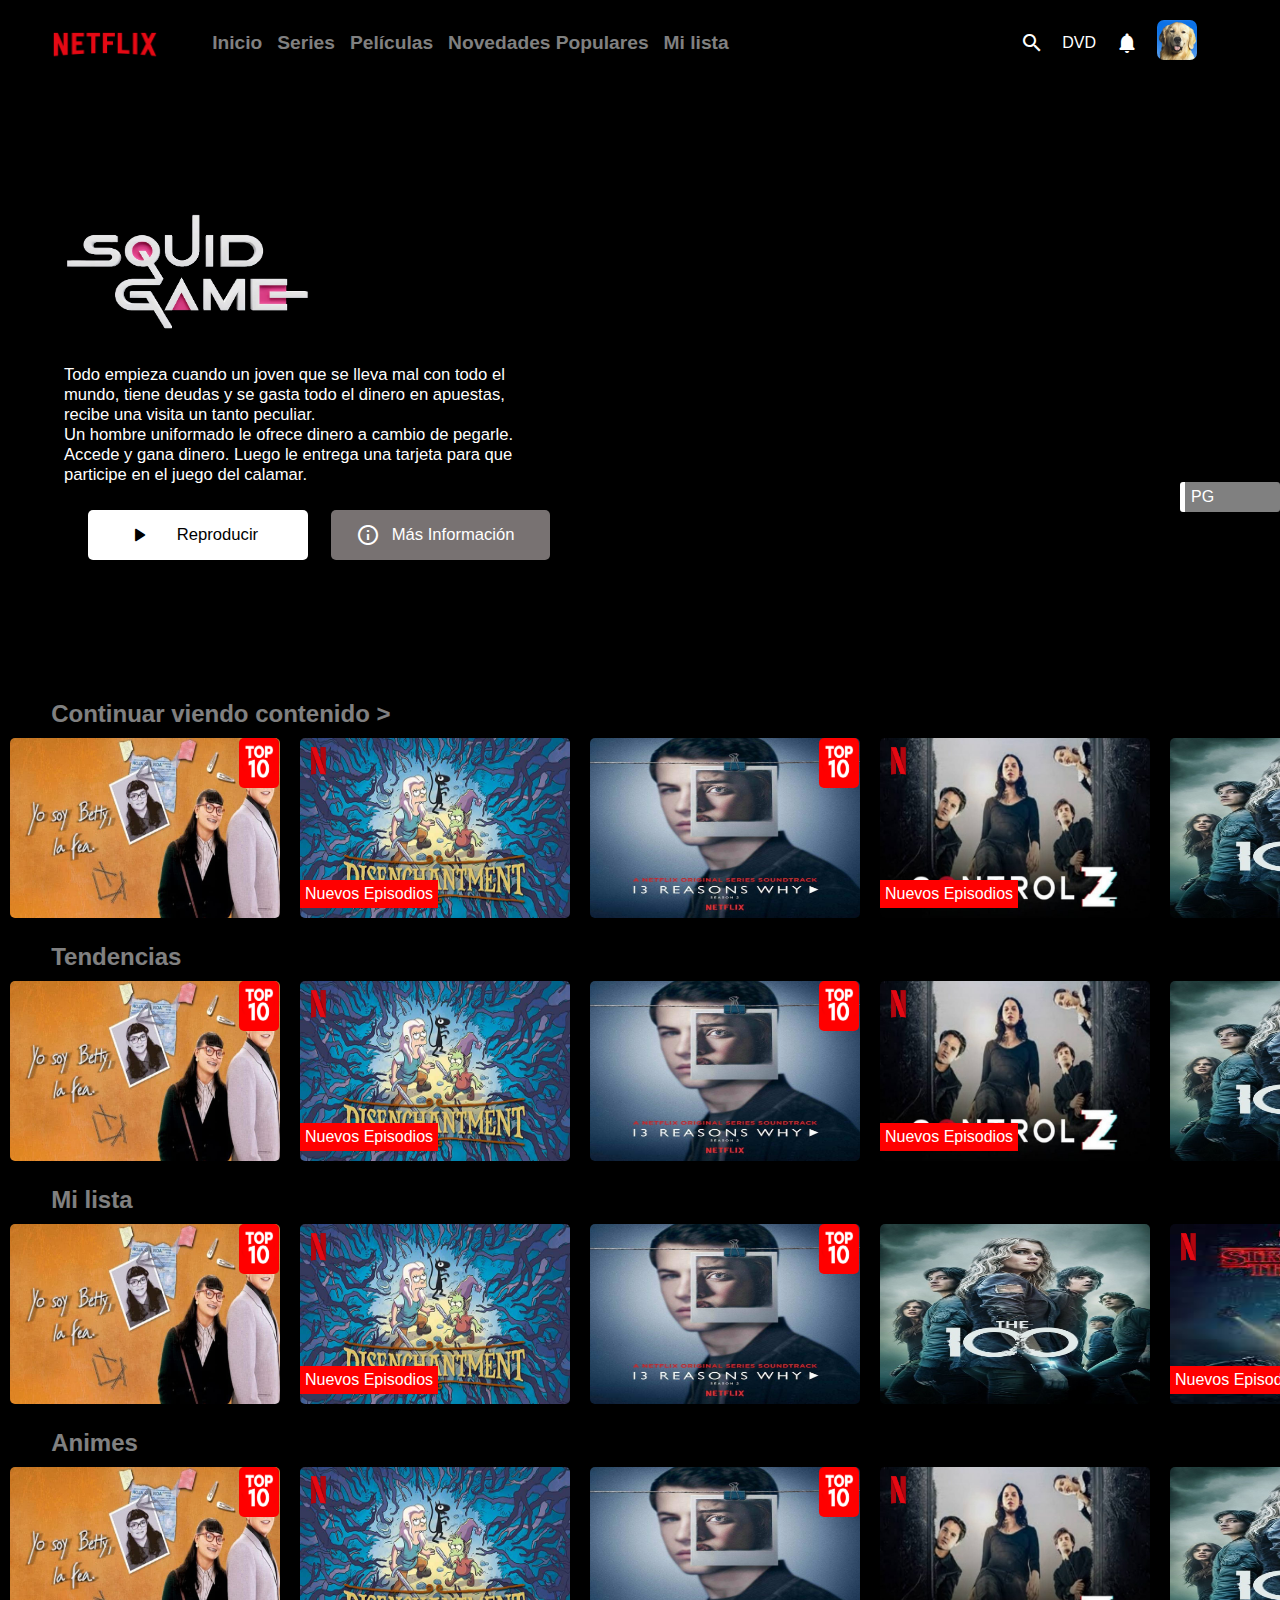
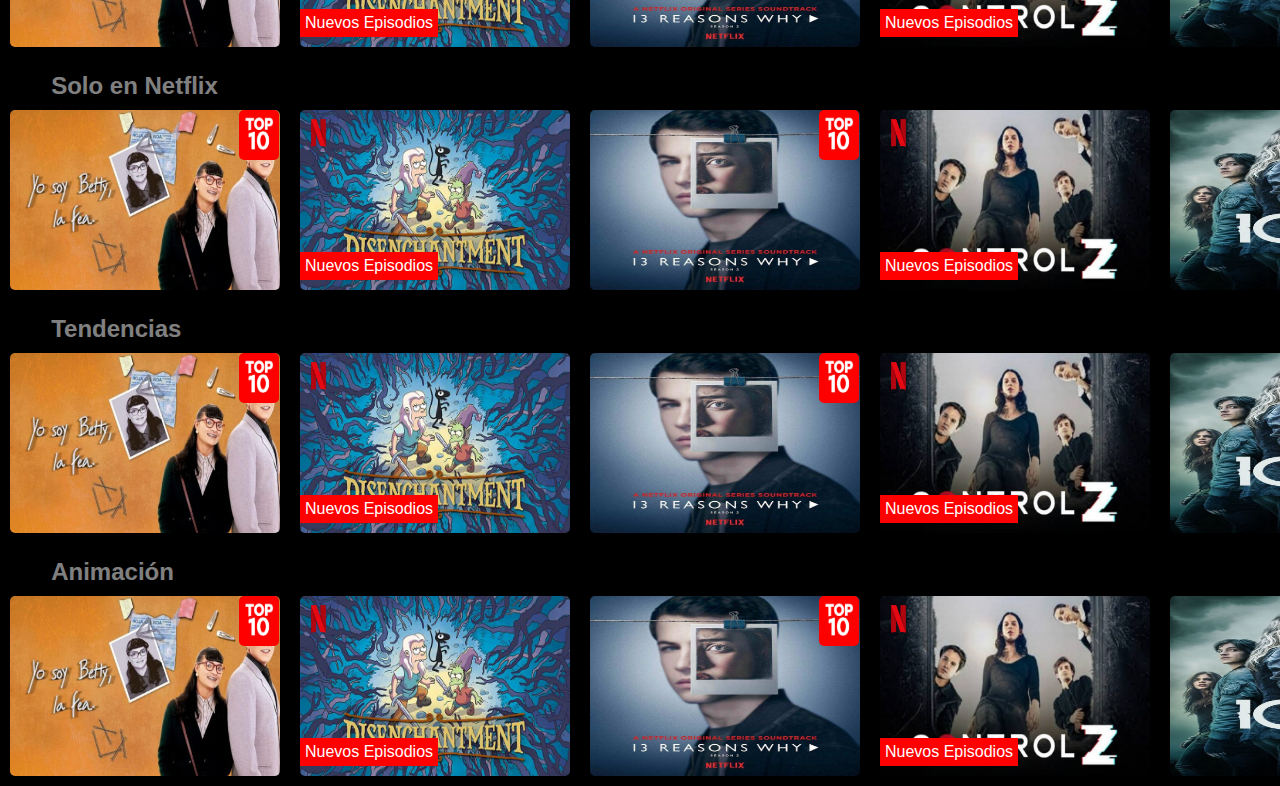
==== home.html @ 3e7c84c3 "Avances" ====
<!DOCTYPE html>
<html lang="es">
  <head>
    <meta charset="UTF-8" />
    <link rel="icon" href="./imagenes/logo.png" />
    <meta http-equiv="X-UA-Compatible" content="IE=edge" />
    <meta name="viewport" content="width=device-width, initial-scale=1.0" />
    <title>Página de Inicio - Netflix / Clone</title>
    <link
      rel="stylesheet"
      href="https://fonts.googleapis.com/css?family=Material+Icons+Outlined"
    />
    <link
      rel="stylesheet"
      href="https://fonts.googleapis.com/css?family=Material+Icons+Round"
    />
    <link
      href="https://fonts.googleapis.com/icon?family=Material+Icons"
      rel="stylesheet"
    />
    <link rel="stylesheet" href="./css/header.css" />
    <link rel="stylesheet" href="./css/series.css" />
    <link rel="stylesheet" href="./css/pelis.css" />
  </head>
  <body>
    <header>
      
          <img id="logo" src="./imagenes/netflix.png" alt="logo"/>
     
        
      <nav>
        <ul>
          <li><a href="./home.html">Inicio</a></li>
          <li><a href="https://netflix.com">Series</a></li>
          <li><a href="https://netflix.com">Películas</a></li>
          <li><a href="https://netflix.com">Novedades Populares</a></li>
          <li><a href="https://netflix.com">Mi lista</a></li>
        </ul>
      </nav>
      <div class="icon-search">
        <span class="material-icons-outlined"> search </span>
        <p>DVD</p>
        <span class="material-icons-round"> notifications </span>

        <div id="Perfil">
            <a href="index.html">
                <img src="./imagenes/dog-perfil.jpg" alt="Perfil 1" />
            </a>
          
        </div>
      </div>
    </header>

    <main>
      <article id="video-start">
        <video id="video" width="100%" height="100%" autoplay muted >
          <source
            width="100%"
            height="100%"
            src="./videos/EL JUEGO DEL CALAMAR TEMPORADA 2 TRAILER OFICIAL NETFLIX 2022.mp4"
            type="video/mp4"
          />
        </video>

        <div id="texto-title">
          <img src="./imagenes/calamar.png" alt="Titulo del calamar" /> <br />
          <p>
            Todo empieza cuando un joven que se lleva mal con todo el mundo,
            tiene deudas y se gasta todo el dinero en apuestas, recibe una
            visita un tanto peculiar. <br />
            Un hombre uniformado le ofrece dinero a cambio de pegarle. Accede y
            gana dinero. Luego le entrega una tarjeta para que participe en el
            juego del calamar.
          </p>

          <div id="botones-title">
            <div class="botones">
              <span id="play" class="material-icons-round"> play_arrow </span>
              <p id="repro">Reproducir</p>
            </div>
            <div class="botones">
              <span class="material-icons-outlined"> info </span>
              <p>Más Información</p>
            </div>
          </div>
        </div>
        <div id="pg">PG</div>
      </article>

      <section class="lista-pelis">
        <h2>Continuar viendo contenido > </h2>
        <div class="contenedor-pelis">
          <div class="card-pelis">
            <img id="top-10" src="./imagenes/top10.png" alt="top 10">
            <img 
              src="./series-img/betty-la-fea.jpg"
              alt="Betty la fea"
              class="imagen-portada"
            />
          </div>

          <div class="card-pelis">
              <img src="./imagenes/logo.png" alt="logo" id="logo-peli">
              <div id="new-episodio">Nuevos Episodios</div>
            <img
              src="./series-img/desencanto.jpg"
              alt="Betty la fea"
              class="imagen-portada"
            />
          </div>
          <div class="card-pelis">
            <img id="top-10" src="./imagenes/top10.png" alt="top 10">
            <img
              src="./series-img/13_reasons_why_season.jpg"
              alt="13 Reason why"
              class="imagen-portada"
            />
          </div>
          <div class="card-pelis">
            <img src="./imagenes/logo.png" alt="logo" id="logo-peli">
            <div id="new-episodio">Nuevos Episodios</div>
            <img
              src="./series-img/control z.jpg"
              alt="Betty la fea"
              class="imagen-portada"
            />
          </div>
          <div class="card-pelis">
            <img
              src="./series-img/los 100.jpg"
              alt="Betty la fea"
              class="imagen-portada"
            />
          </div>
          <div class="card-pelis">
            <img src="./imagenes/logo.png" alt="logo" id="logo-peli">
            <div id="new-episodio">Nuevos Episodios</div>
            <img
              src="./series-img/strangerthings.jfif"
              alt="Betty la fea"
              class="imagen-portada"
            />
          </div>
          <div class="card-pelis">
            <img id="top-10" src="./imagenes/top10.png" alt="top 10">
            <img
              src="./series-img/vikingos.jfif"
              alt="Betty la fea"
              class="imagen-portada"
            />
          </div>
        </div>
      </section>

      <section class="lista-pelis-2">
        <h2>Tendencias</h2>
        <div class="contenedor-pelis">
          <div class="card-pelis">
            <img id="top-10" src="./imagenes/top10.png" alt="top 10">
            <img 
              src="./series-img/betty-la-fea.jpg"
              alt="Betty la fea"
              class="imagen-portada"
            />
          </div>

          <div class="card-pelis">
              <img src="./imagenes/logo.png" alt="logo" id="logo-peli">
              <div id="new-episodio">Nuevos Episodios</div>
            <img
              src="./series-img/desencanto.jpg"
              alt="Betty la fea"
              class="imagen-portada"
            />
          </div>
          <div class="card-pelis">
            <img id="top-10" src="./imagenes/top10.png" alt="top 10">
            <img
              src="./series-img/13_reasons_why_season.jpg"
              alt="13 Reason why"
              class="imagen-portada"
            />
          </div>
          <div class="card-pelis">
            <img src="./imagenes/logo.png" alt="logo" id="logo-peli">
            <div id="new-episodio">Nuevos Episodios</div>
            <img
              src="./series-img/control z.jpg"
              alt="Betty la fea"
              class="imagen-portada"
            />
          </div>
          <div class="card-pelis">
            <img
              src="./series-img/los 100.jpg"
              alt="Betty la fea"
              class="imagen-portada"
            />
          </div>
          <div class="card-pelis">
            <img src="./imagenes/logo.png" alt="logo" id="logo-peli">
            <div id="new-episodio">Nuevos Episodios</div>
            <img
              src="./series-img/strangerthings.jfif"
              alt="Betty la fea"
              class="imagen-portada"
            />
          </div>
          <div class="card-pelis">
            <img id="top-10" src="./imagenes/top10.png" alt="top 10">
            <img
              src="./series-img/vikingos.jfif"
              alt="Betty la fea"
              class="imagen-portada"
            />
          </div>
        </div>
      </section>

      
      <section class="lista-pelis-2">
        <h2>Mi lista </h2>
        <div class="contenedor-pelis">
          <div class="card-pelis">
            <img id="top-10" src="./imagenes/top10.png" alt="top 10">
            <img 
              src="./series-img/betty-la-fea.jpg"
              alt="Betty la fea"
              class="imagen-portada"
            />
          </div>

          <div class="card-pelis">
              <img src="./imagenes/logo.png" alt="logo" id="logo-peli">
              <div id="new-episodio">Nuevos Episodios</div>
            <img
              src="./series-img/desencanto.jpg"
              alt="Betty la fea"
              class="imagen-portada"
            />
          </div>
          <div class="card-pelis">
            <img id="top-10" src="./imagenes/top10.png" alt="top 10">
            <img
              src="./series-img/13_reasons_why_season.jpg"
              alt="13 Reason why"
              class="imagen-portada"
            />
          </div>
         
          <div class="card-pelis">
            <img
              src="./series-img/los 100.jpg"
              alt="Betty la fea"
              class="imagen-portada"
            />
          </div>
          <div class="card-pelis">
            <img src="./imagenes/logo.png" alt="logo" id="logo-peli">
            <div id="new-episodio">Nuevos Episodios</div>
            <img
              src="./series-img/strangerthings.jfif"
              alt="Betty la fea"
              class="imagen-portada"
            />
          </div>
          <div class="card-pelis">
            <img id="top-10" src="./imagenes/top10.png" alt="top 10">
            <img
              src="./series-img/vikingos.jfif"
              alt="Betty la fea"
              class="imagen-portada"
            />
          </div>
        </div>
      </section>
      
      <section class="lista-pelis-2">
        <h2>Animes </h2>
        <div class="contenedor-pelis">
          <div class="card-pelis">
            <img id="top-10" src="./imagenes/top10.png" alt="top 10">
            <img 
              src="./series-img/betty-la-fea.jpg"
              alt="Betty la fea"
              class="imagen-portada"
            />
          </div>

          <div class="card-pelis">
              <img src="./imagenes/logo.png" alt="logo" id="logo-peli">
              <div id="new-episodio">Nuevos Episodios</div>
            <img
              src="./series-img/desencanto.jpg"
              alt="Betty la fea"
              class="imagen-portada"
            />
          </div>
          <div class="card-pelis">
            <img id="top-10" src="./imagenes/top10.png" alt="top 10">
            <img
              src="./series-img/13_reasons_why_season.jpg"
              alt="13 Reason why"
              class="imagen-portada"
            />
          </div>
          <div class="card-pelis">
            <img src="./imagenes/logo.png" alt="logo" id="logo-peli">
            <div id="new-episodio">Nuevos Episodios</div>
            <img
              src="./series-img/control z.jpg"
              alt="Betty la fea"
              class="imagen-portada"
            />
          </div>
          <div class="card-pelis">
            <img
              src="./series-img/los 100.jpg"
              alt="Betty la fea"
              class="imagen-portada"
            />
          </div>
          <div class="card-pelis">
            <img src="./imagenes/logo.png" alt="logo" id="logo-peli">
            <div id="new-episodio">Nuevos Episodios</div>
            <img
              src="./series-img/strangerthings.jfif"
              alt="Betty la fea"
              class="imagen-portada"
            />
          </div>
          <div class="card-pelis">
            <img id="top-10" src="./imagenes/top10.png" alt="top 10">
            <img
              src="./series-img/vikingos.jfif"
              alt="Betty la fea"
              class="imagen-portada"
            />
          </div>
        </div>
      </section>
      
      <section class="lista-pelis-2">
        <h2>Solo en Netflix </h2>
        <div class="contenedor-pelis">
          <div class="card-pelis">
            <img id="top-10" src="./imagenes/top10.png" alt="top 10">
            <img 
              src="./series-img/betty-la-fea.jpg"
              alt="Betty la fea"
              class="imagen-portada"
            />
          </div>

          <div class="card-pelis">
              <img src="./imagenes/logo.png" alt="logo" id="logo-peli">
              <div id="new-episodio">Nuevos Episodios</div>
            <img
              src="./series-img/desencanto.jpg"
              alt="Betty la fea"
              class="imagen-portada"
            />
          </div>
          <div class="card-pelis">
            <img id="top-10" src="./imagenes/top10.png" alt="top 10">
            <img
              src="./series-img/13_reasons_why_season.jpg"
              alt="13 Reason why"
              class="imagen-portada"
            />
          </div>
          <div class="card-pelis">
            <img src="./imagenes/logo.png" alt="logo" id="logo-peli">
            <div id="new-episodio">Nuevos Episodios</div>
            <img
              src="./series-img/control z.jpg"
              alt="Betty la fea"
              class="imagen-portada"
            />
          </div>
          <div class="card-pelis">
            <img
              src="./series-img/los 100.jpg"
              alt="Betty la fea"
              class="imagen-portada"
            />
          </div>
          <div class="card-pelis">
            <img src="./imagenes/logo.png" alt="logo" id="logo-peli">
            <div id="new-episodio">Nuevos Episodios</div>
            <img
              src="./series-img/strangerthings.jfif"
              alt="Betty la fea"
              class="imagen-portada"
            />
          </div>
          <div class="card-pelis">
            <img id="top-10" src="./imagenes/top10.png" alt="top 10">
            <img
              src="./series-img/vikingos.jfif"
              alt="Betty la fea"
              class="imagen-portada"
            />
          </div>
        </div>
      </section>
      
      <section class="lista-pelis-2">
        <h2>Tendencias </h2>
        <div class="contenedor-pelis">
          <div class="card-pelis">
            <img id="top-10" src="./imagenes/top10.png" alt="top 10">
            <img 
              src="./series-img/betty-la-fea.jpg"
              alt="Betty la fea"
              class="imagen-portada"
            />
          </div>

          <div class="card-pelis">
              <img src="./imagenes/logo.png" alt="logo" id="logo-peli">
              <div id="new-episodio">Nuevos Episodios</div>
            <img
              src="./series-img/desencanto.jpg"
              alt="Betty la fea"
              class="imagen-portada"
            />
          </div>
          <div class="card-pelis">
            <img id="top-10" src="./imagenes/top10.png" alt="top 10">
            <img
              src="./series-img/13_reasons_why_season.jpg"
              alt="13 Reason why"
              class="imagen-portada"
            />
          </div>
          <div class="card-pelis">
            <img src="./imagenes/logo.png" alt="logo" id="logo-peli">
            <div id="new-episodio">Nuevos Episodios</div>
            <img
              src="./series-img/control z.jpg"
              alt="Betty la fea"
              class="imagen-portada"
            />
          </div>
          <div class="card-pelis">
            <img
              src="./series-img/los 100.jpg"
              alt="Betty la fea"
              class="imagen-portada"
            />
          </div>
          <div class="card-pelis">
            <img src="./imagenes/logo.png" alt="logo" id="logo-peli">
            <div id="new-episodio">Nuevos Episodios</div>
            <img
              src="./series-img/strangerthings.jfif"
              alt="Betty la fea"
              class="imagen-portada"
            />
          </div>
          <div class="card-pelis">
            <img id="top-10" src="./imagenes/top10.png" alt="top 10">
            <img
              src="./series-img/vikingos.jfif"
              alt="Betty la fea"
              class="imagen-portada"
            />
          </div>
        </div>
      </section>
      
      <section class="lista-pelis-2">
        <h2>Animación </h2>
        <div class="contenedor-pelis">
          <div class="card-pelis">
            <img id="top-10" src="./imagenes/top10.png" alt="top 10">
            <img 
              src="./series-img/betty-la-fea.jpg"
              alt="Betty la fea"
              class="imagen-portada"
            />
          </div>

          <div class="card-pelis">
              <img src="./imagenes/logo.png" alt="logo" id="logo-peli">
              <div id="new-episodio">Nuevos Episodios</div>
            <img
              src="./series-img/desencanto.jpg"
              alt="Betty la fea"
              class="imagen-portada"
            />
          </div>
          <div class="card-pelis">
            <img id="top-10" src="./imagenes/top10.png" alt="top 10">
            <img
              src="./series-img/13_reasons_why_season.jpg"
              alt="13 Reason why"
              class="imagen-portada"
            />
          </div>
          <div class="card-pelis">
            <img src="./imagenes/logo.png" alt="logo" id="logo-peli">
            <div id="new-episodio">Nuevos Episodios</div>
            <img
              src="./series-img/control z.jpg"
              alt="Betty la fea"
              class="imagen-portada"
            />
          </div>
          <div class="card-pelis">
            <img
              src="./series-img/los 100.jpg"
              alt="Betty la fea"
              class="imagen-portada"
            />
          </div>
          <div class="card-pelis">
            <img src="./imagenes/logo.png" alt="logo" id="logo-peli">
            <div id="new-episodio">Nuevos Episodios</div>
            <img
              src="./series-img/strangerthings.jfif"
              alt="Betty la fea"
              class="imagen-portada"
            />
          </div>
          <div class="card-pelis">
            <img id="top-10" src="./imagenes/top10.png" alt="top 10">
            <img
              src="./series-img/vikingos.jfif"
              alt="Betty la fea"
              class="imagen-portada"
            />
          </div>
        </div>
      </section>
    </main>

    <footer></footer>
  </body>
</html>
---- css/header.css ----
* {
    margin: 0%;
    padding: 0%;
    box-sizing: border-box;
    font-family: 'Netflix Sans', 'Helvetica Neue', Helvetica, Arial, sans-serif;
    color: white;
}

body {
    background-color: rgb(0, 0, 0);
}

header {
    width: 100%;
    height: fit-content;
    padding: 10px;
    display: flex;
    justify-content: space-between;
    align-items: center;
    background-color: rgb(0, 0, 0);
    position: fixed;
    z-index: 100;
}

#logo {
    margin-left: 2.5%;
    width: 200px;
    height: 60px;
}

nav {
    width: 100%;
    margin-left: 3.5%;
}

nav ul {
    display: flex;
    justify-content: flex-start;
}

nav ul li {
    list-style: none;
    font-weight: bold;
    margin-right: 15px
}
a{
    color: grey;
    text-decoration: none;
    font-size: 1.2rem;
}
a:hover{
    opacity: 0.8;
}
a:visited{
    color:rgb(255, 255, 255);
}


.icon-search {
    width: 300px;
    height: fit-content;
    display: flex;
    align-items: center;
    justify-content: space-between;
    padding: 10px;
    margin-right: 5%;
}
.icon-search p, .icon-search span{
    cursor:pointer;
}
#Perfil img {
    cursor: pointer;
    width: 40px;
    height: 40px;
    border-radius: 7px;
    margin-right: 20%;
}
---- css/series.css ----
#video-start{
    padding-top: 80px;
    width: 100%;
    height: 600px;
    position: static;
}
#video{
    margin: auto;
    width: 100%;
    height: 600px;
    background-color: black;
    position: absolute;
}
#pg{
    width: 100px;
    height: 30px;
    background-color: gray;
    border-radius: 3px;
    position: relative;
    top: 10%;
    z-index: 5;
    color: rgb(255, 255, 255);
    text-align: left;
    border-left: solid 5px white;
    padding: 6px;
    float: right;
    
}
#texto-title{
    color: #fff;
    font-weight: 400;
    line-height: normal;
    width: 40%;
    position: relative;
    top: 25%;
    left: 3%;
    z-index: 5;
}
#texto-title img{
    width: 250px;
    height: 125px;
    margin-left: 5%;
}
#texto-title p{
    font-size: 1.3vw;
    margin: 5%;
}
#botones-title{
    display: flex;
    width: 100%;
    height: fit-content;
    justify-content: flex-start;
    padding-left: 50px;
}
.botones{
    align-items: center;
    width: 230px;
    height: 50px;
    border-radius: 5px;
    background-color: rgba(122, 116, 116, 0.986);
    display: flex;
    justify-content: space-evenly;
    cursor: pointer;
}
.botones:hover{
    opacity: 0.8;
}
.botones span{
    width: 0%;
    height: fit-content;
}
.botones:first-child{
    background-color: white;
    margin-right: 5%;
}
#repro, #play{
    color: black;

}
---- css/pelis.css ----
.lista-pelis{
    width: 100%;
    height: fit-content;
    padding-top: 100px;
    background-color: transparent;
}
.lista-pelis h2{
    margin-left: 4%;
    color: white;
    opacity: 0.5;
    cursor: pointer;
}
.lista-pelis h2:hover{
    opacity: 1;
}
.lista-pelis-2{
    width: 100%;
    height: fit-content;
    padding-top: 15px;
    background-color: transparent;
}
.lista-pelis-2 h2{
    margin-left: 4%;
    color: white;
    opacity: 0.5;
    cursor: pointer;
}
.lista-pelis-2 h2:hover{
    opacity: 1;
}
.contenedor-pelis{
    display: flex;
    justify-content: space-between;
    overflow-x: scroll;
}
.card-pelis{
    width: 270px;
    height: 180px;
    margin: 10px;
    border-radius: 5px;
    position: relative;
    
}
.card-pelis img{
    width: 270px;
    height: 180px;
    border-radius: 5px;
    background-size: cover;
    background-repeat: no-repeat;
}
#top-10{
    position: absolute;
    width: 40px;
    height: 50px;
    right: 1px;
    z-index: 3;
}
#logo-peli{
    margin-top: 8px;
    margin-left: 8px;
    position: absolute;
    width: 20px;
    height: 30px;
    z-index: 3;
}
#new-episodio{
    margin-top: 8px;
    position: absolute;
    width: 10%x;
    height: fit-content;
    padding: 5px;
    bottom: 10px;
    background-color: red;
    z-index: 3;
}
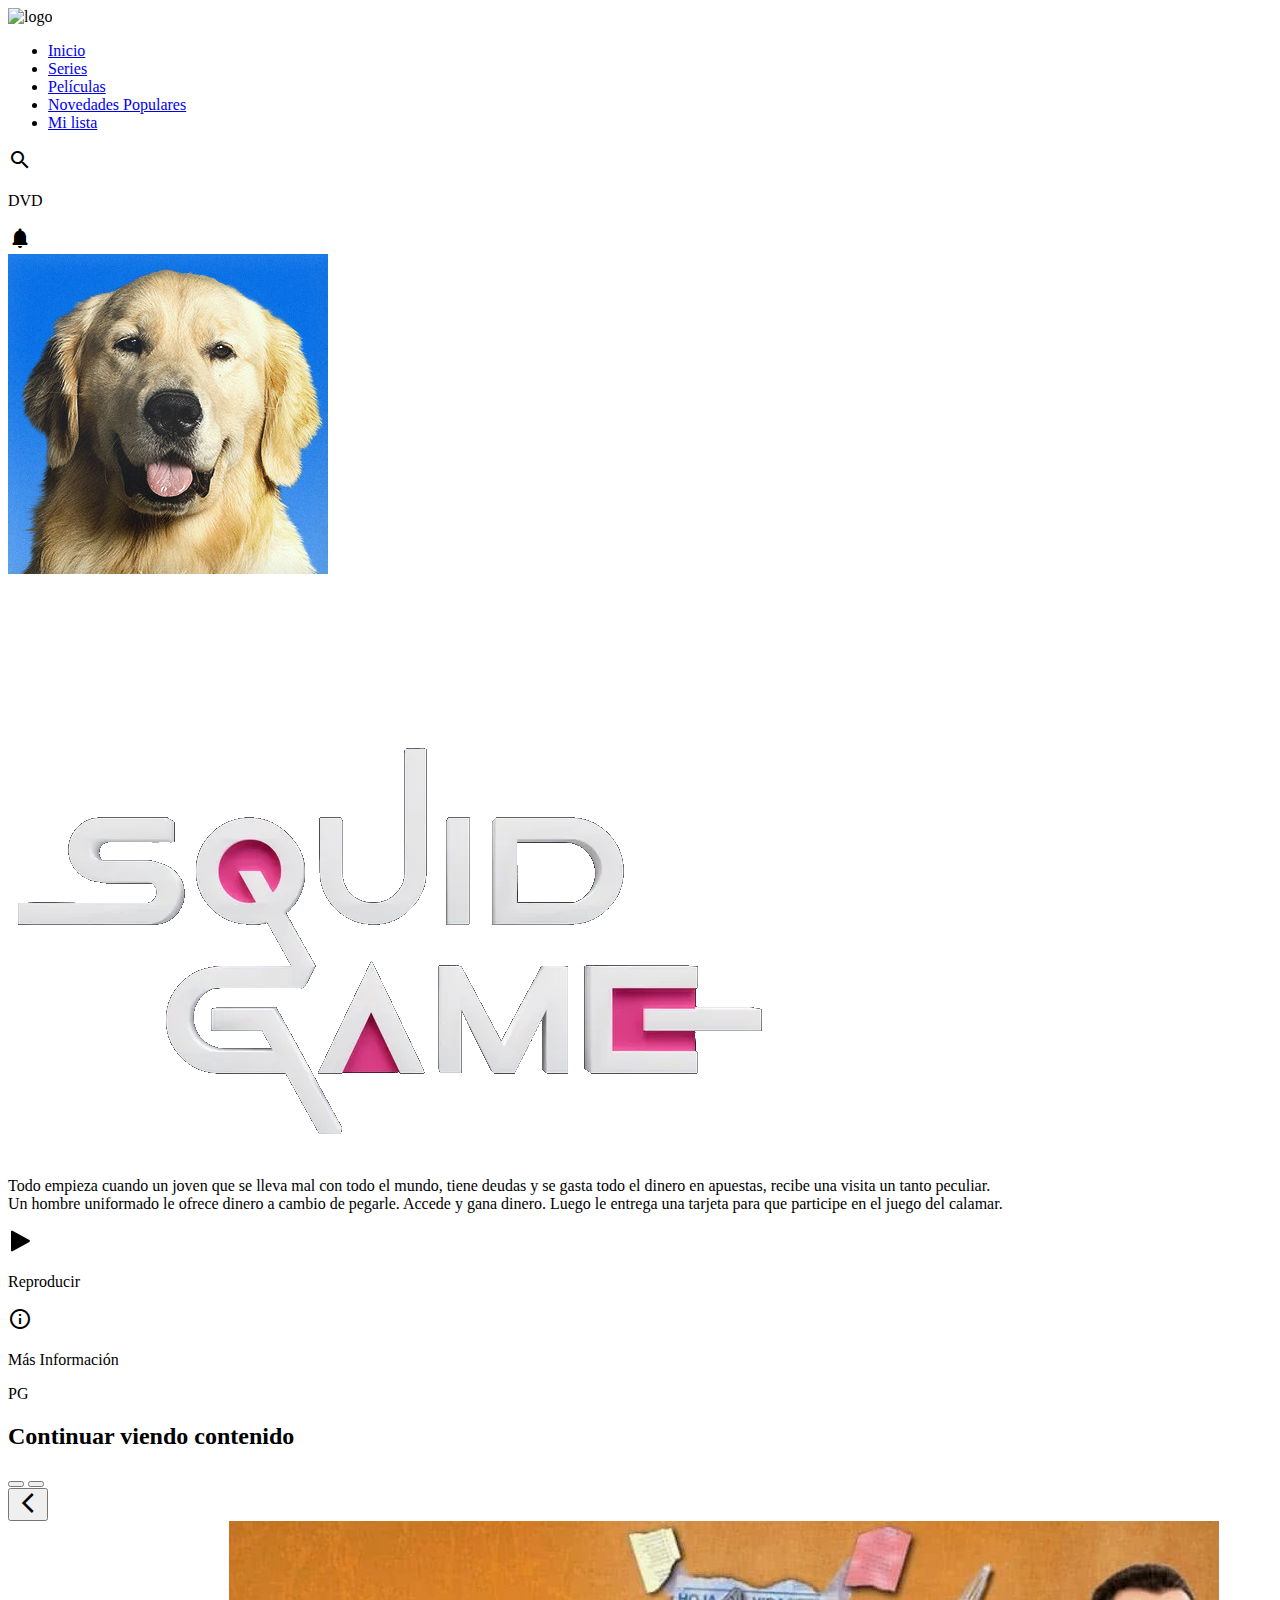
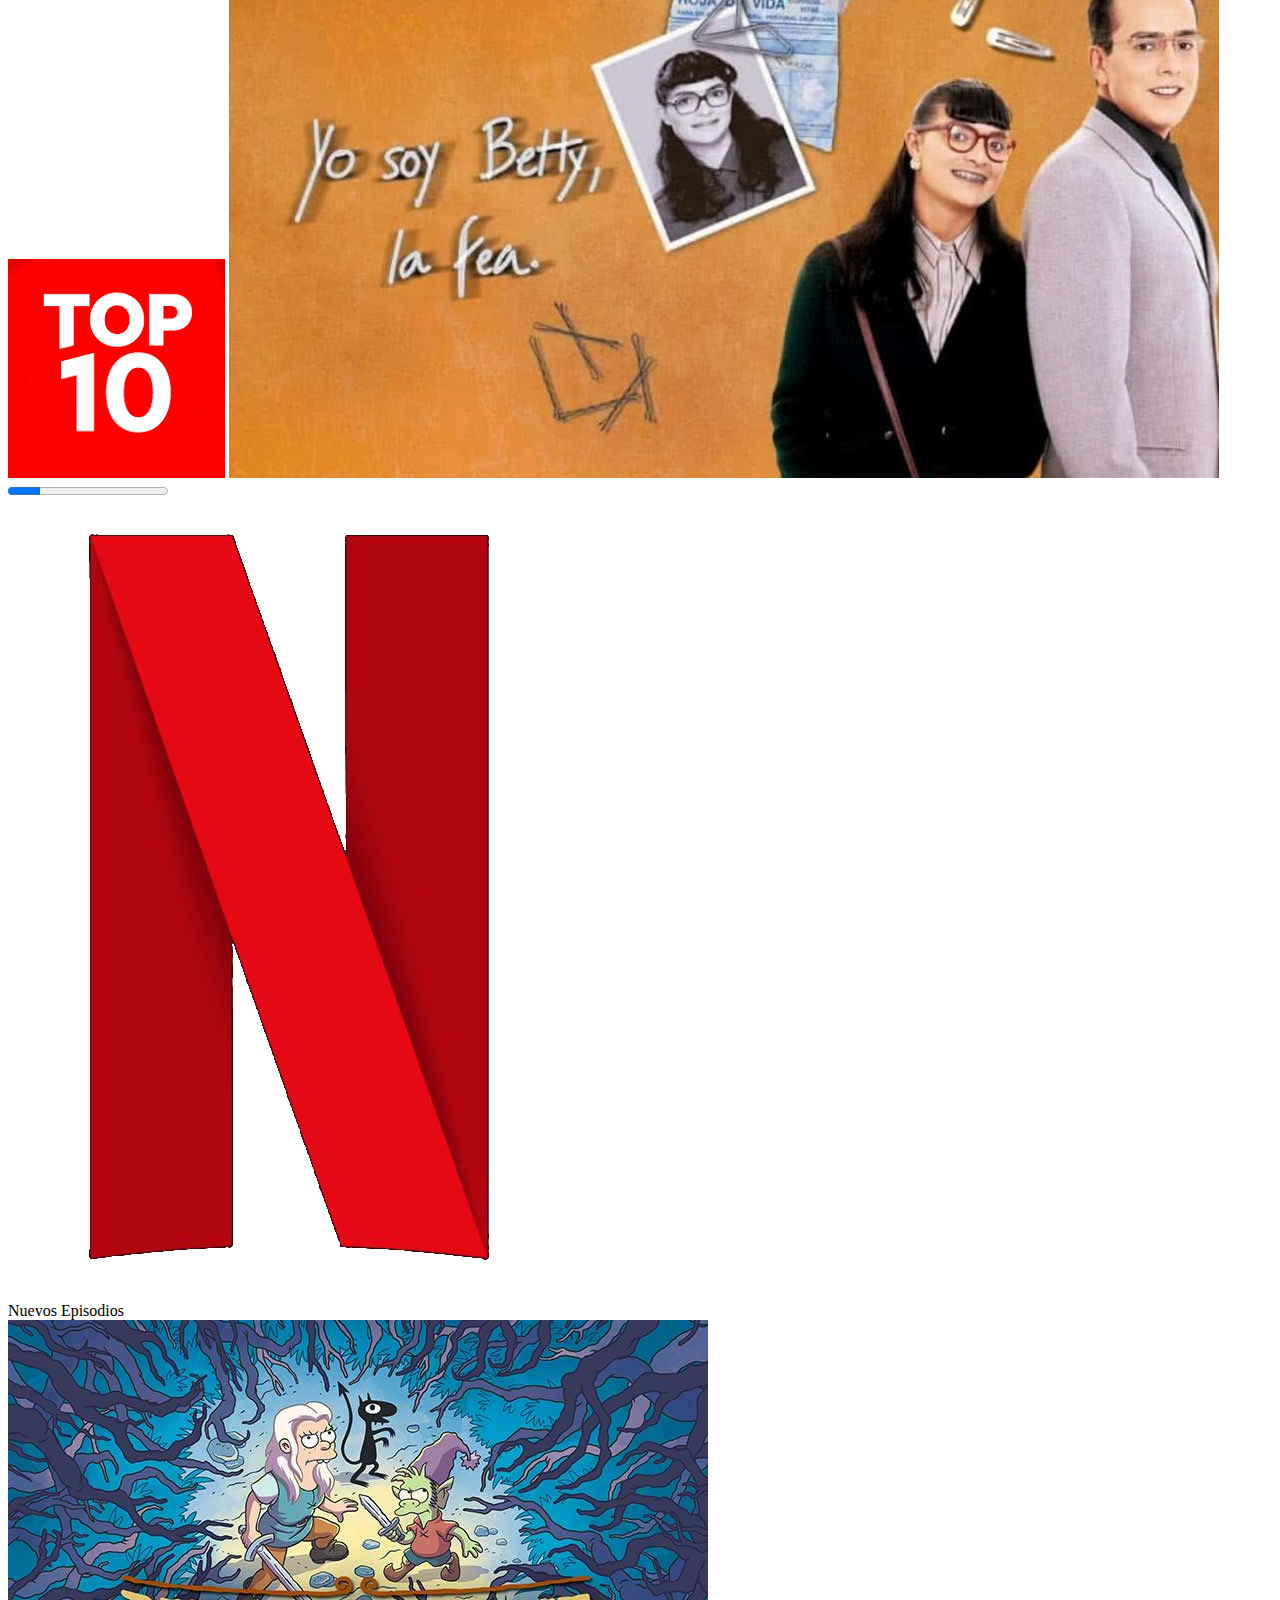
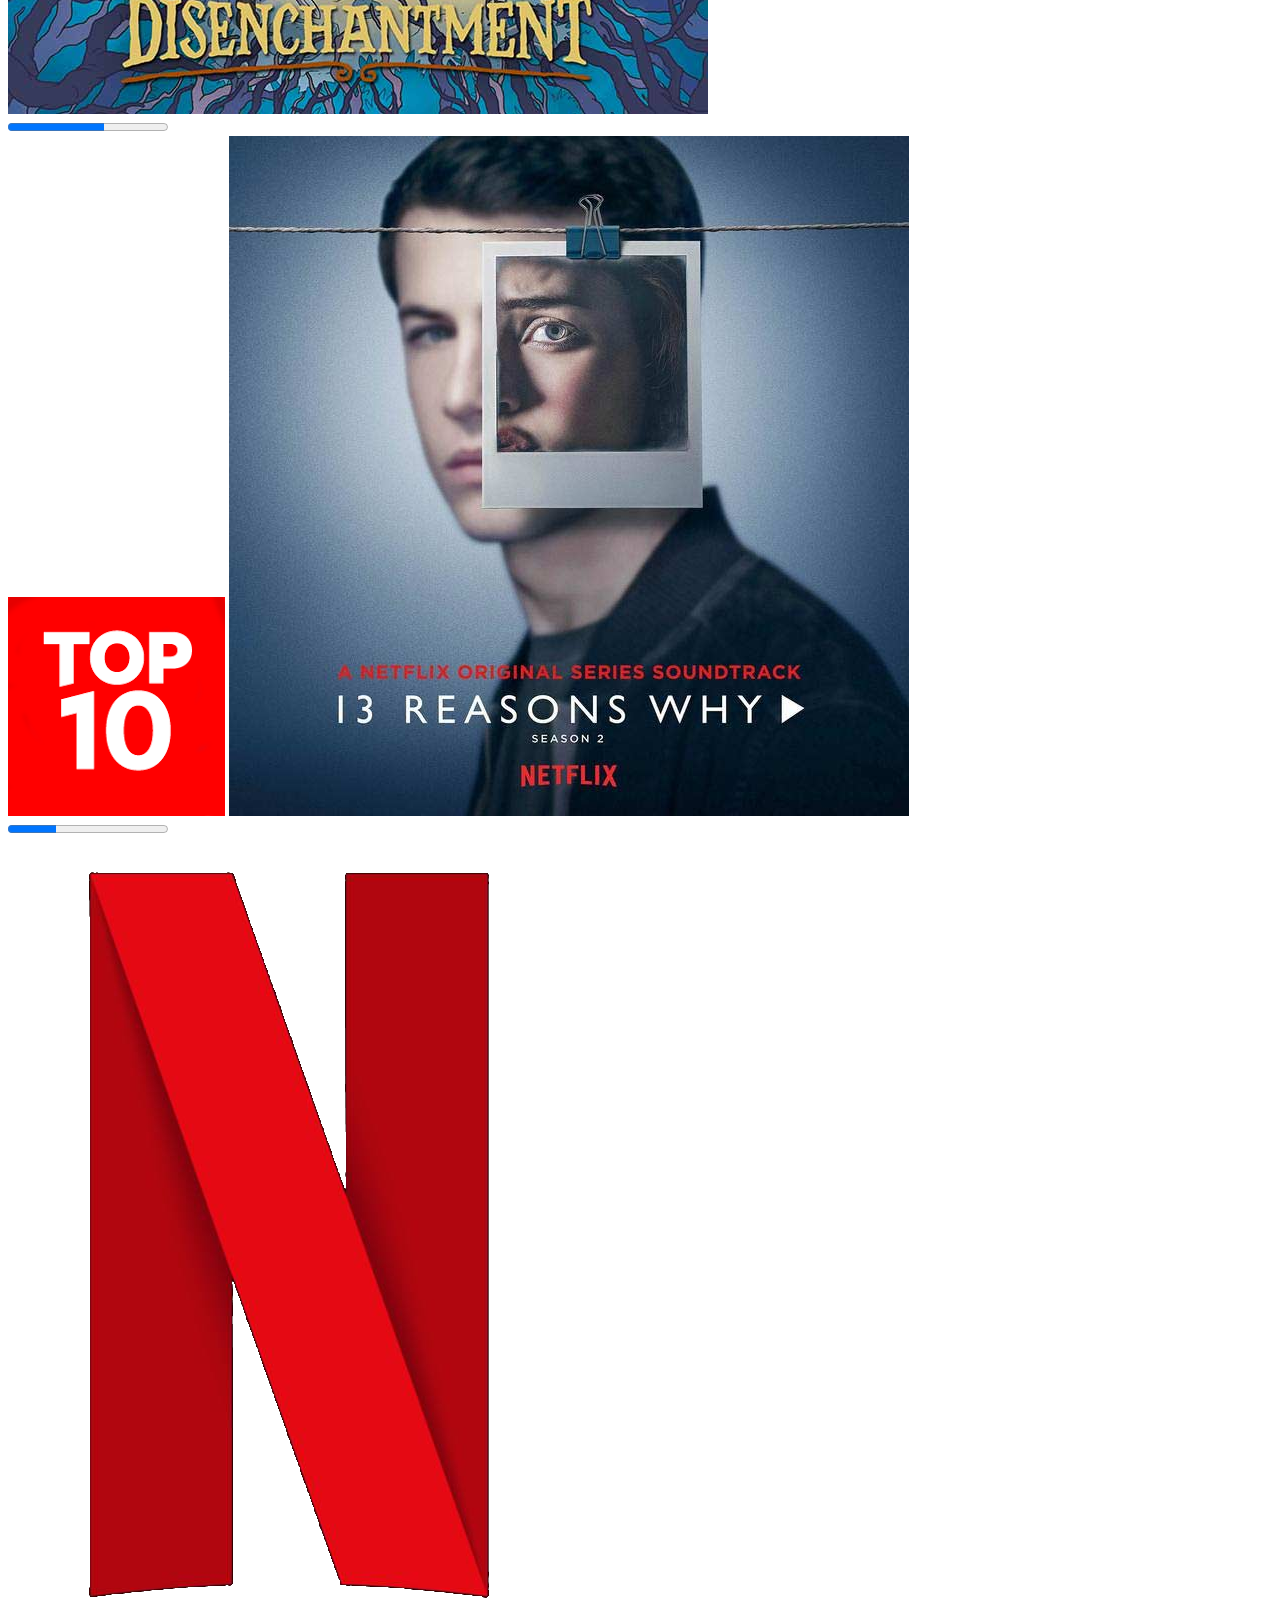
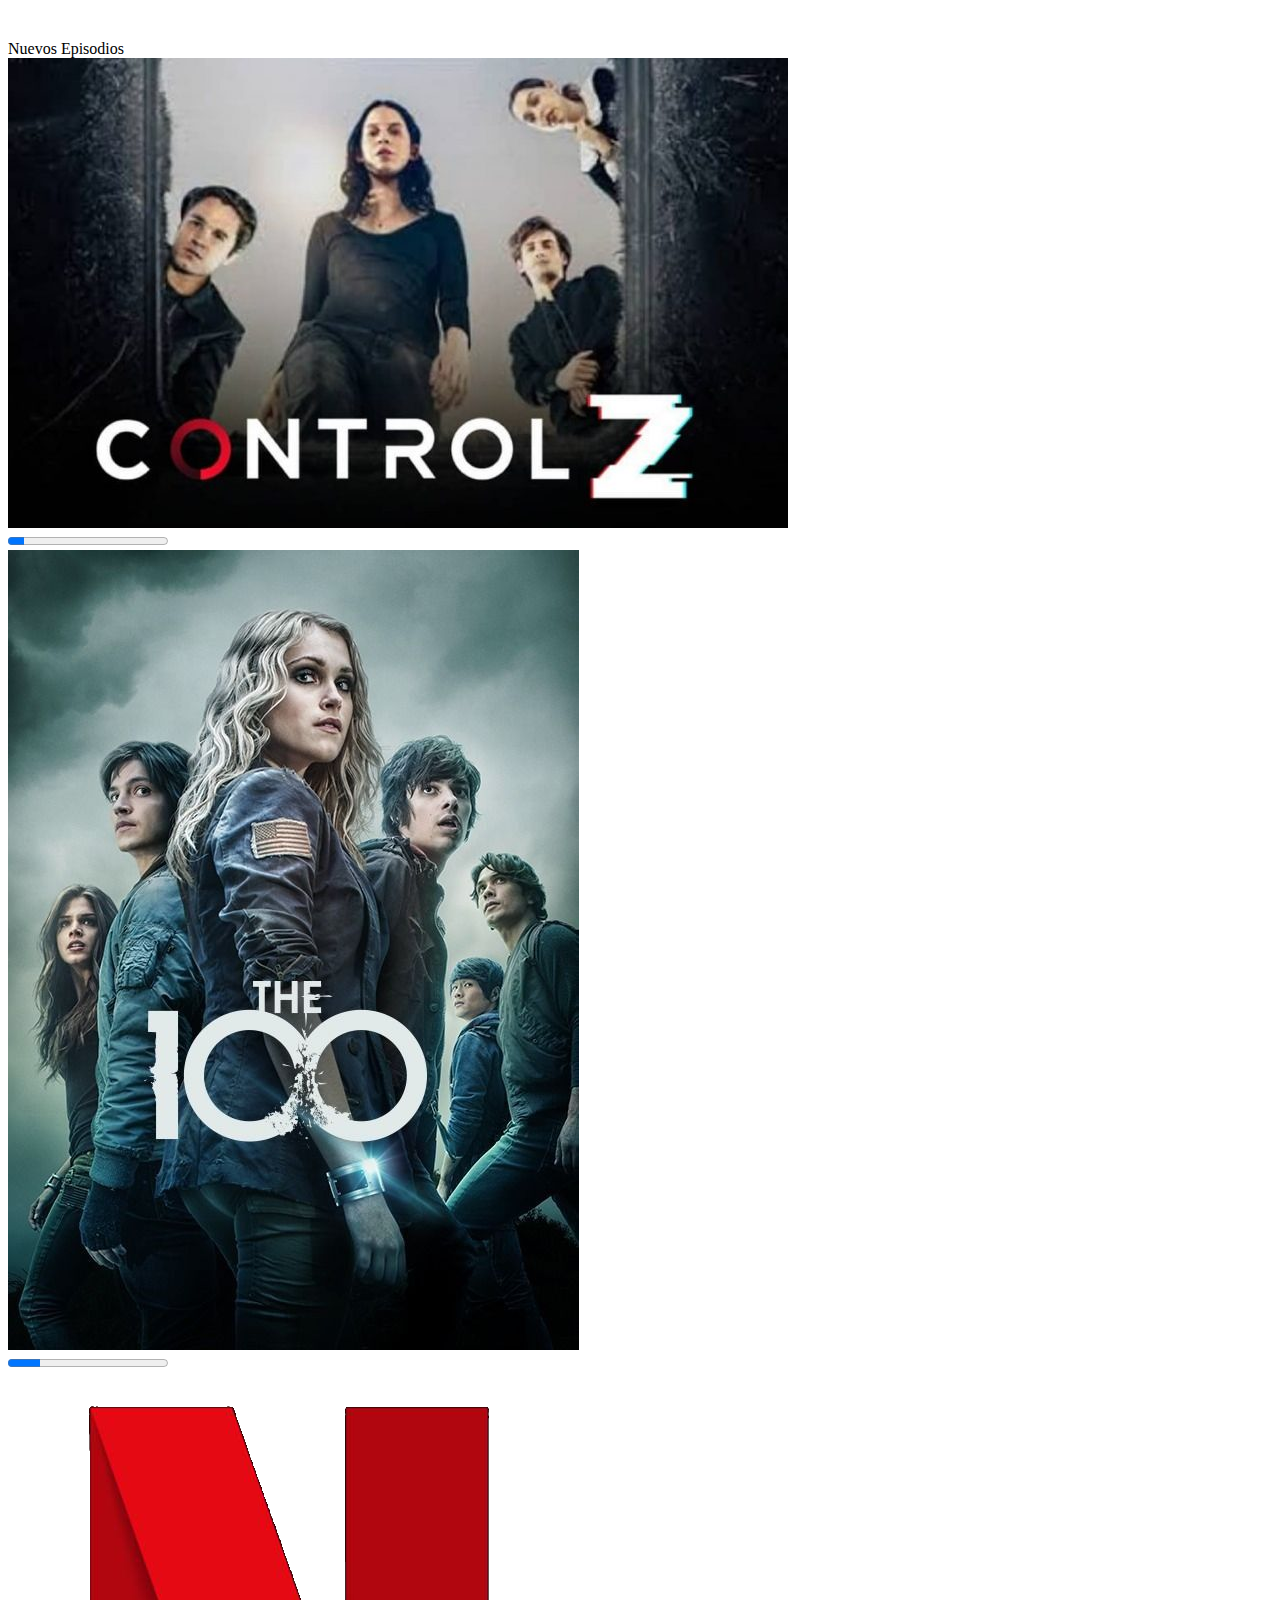
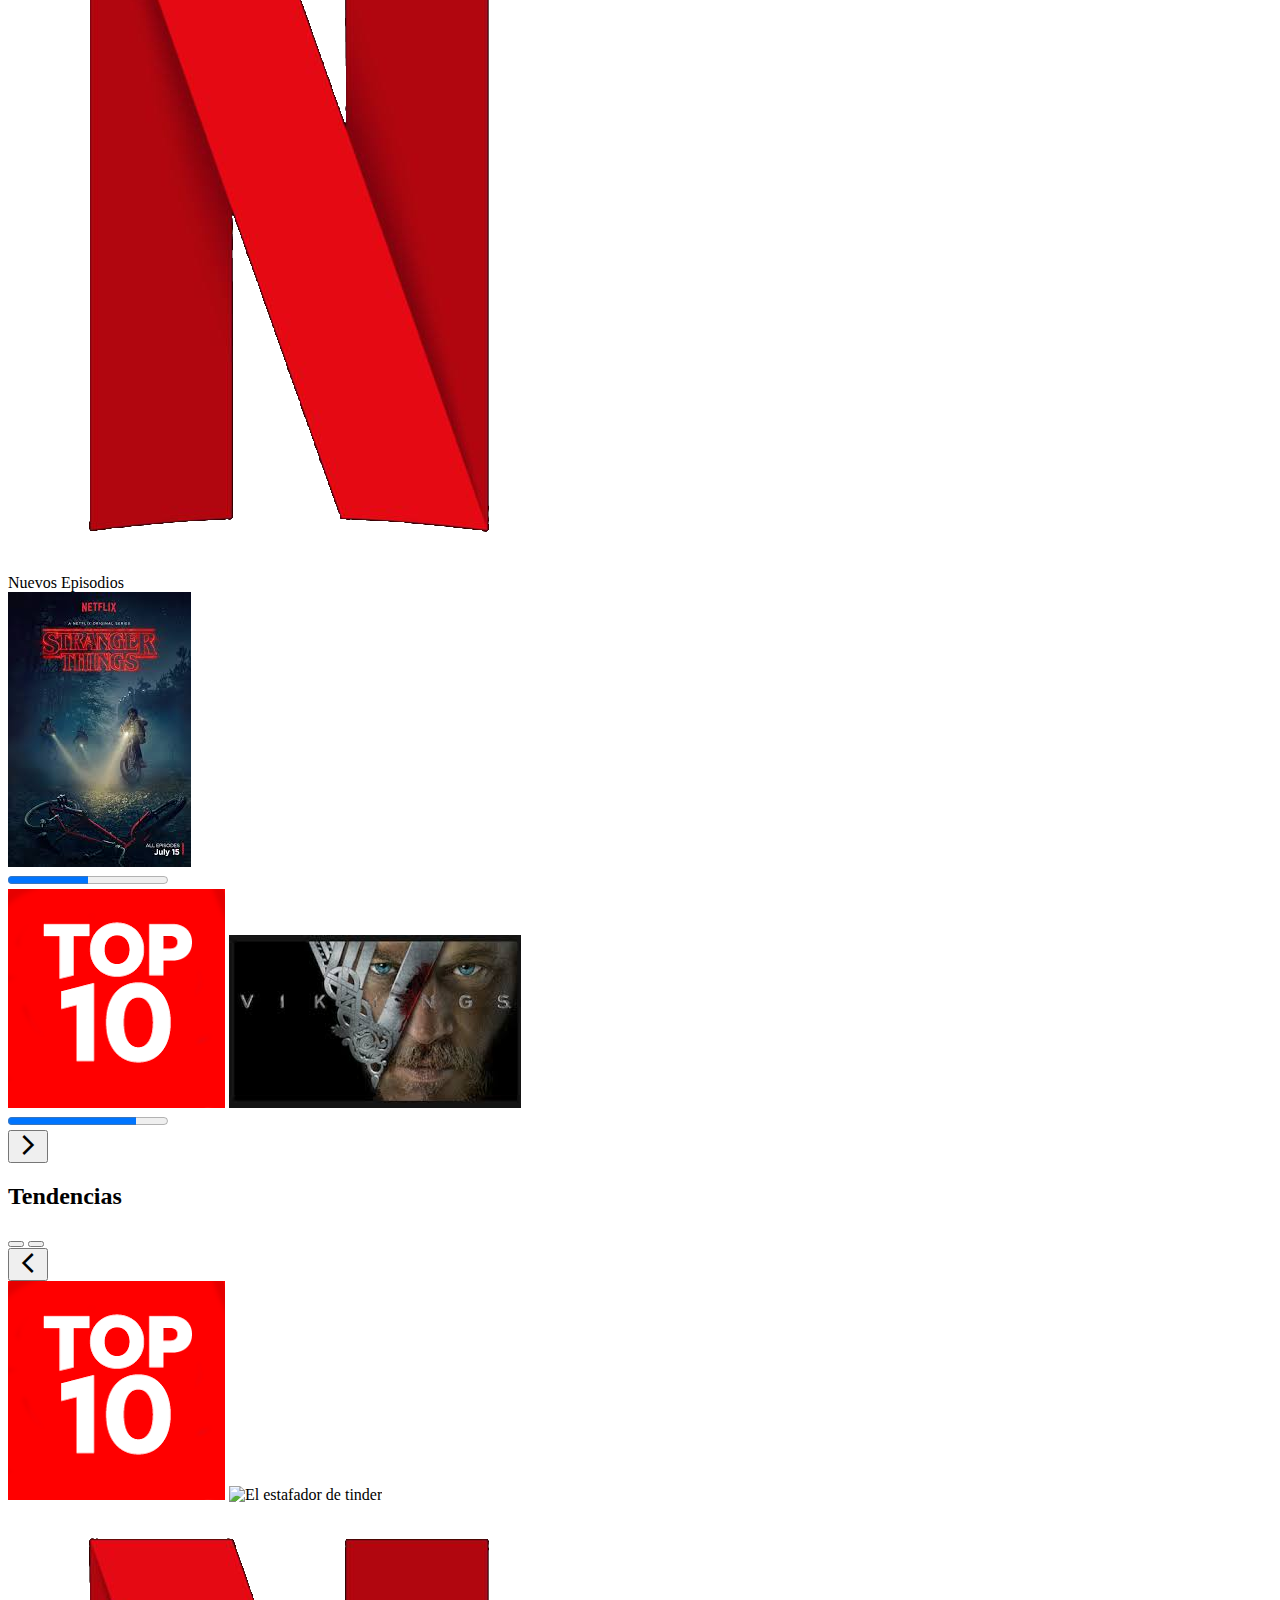
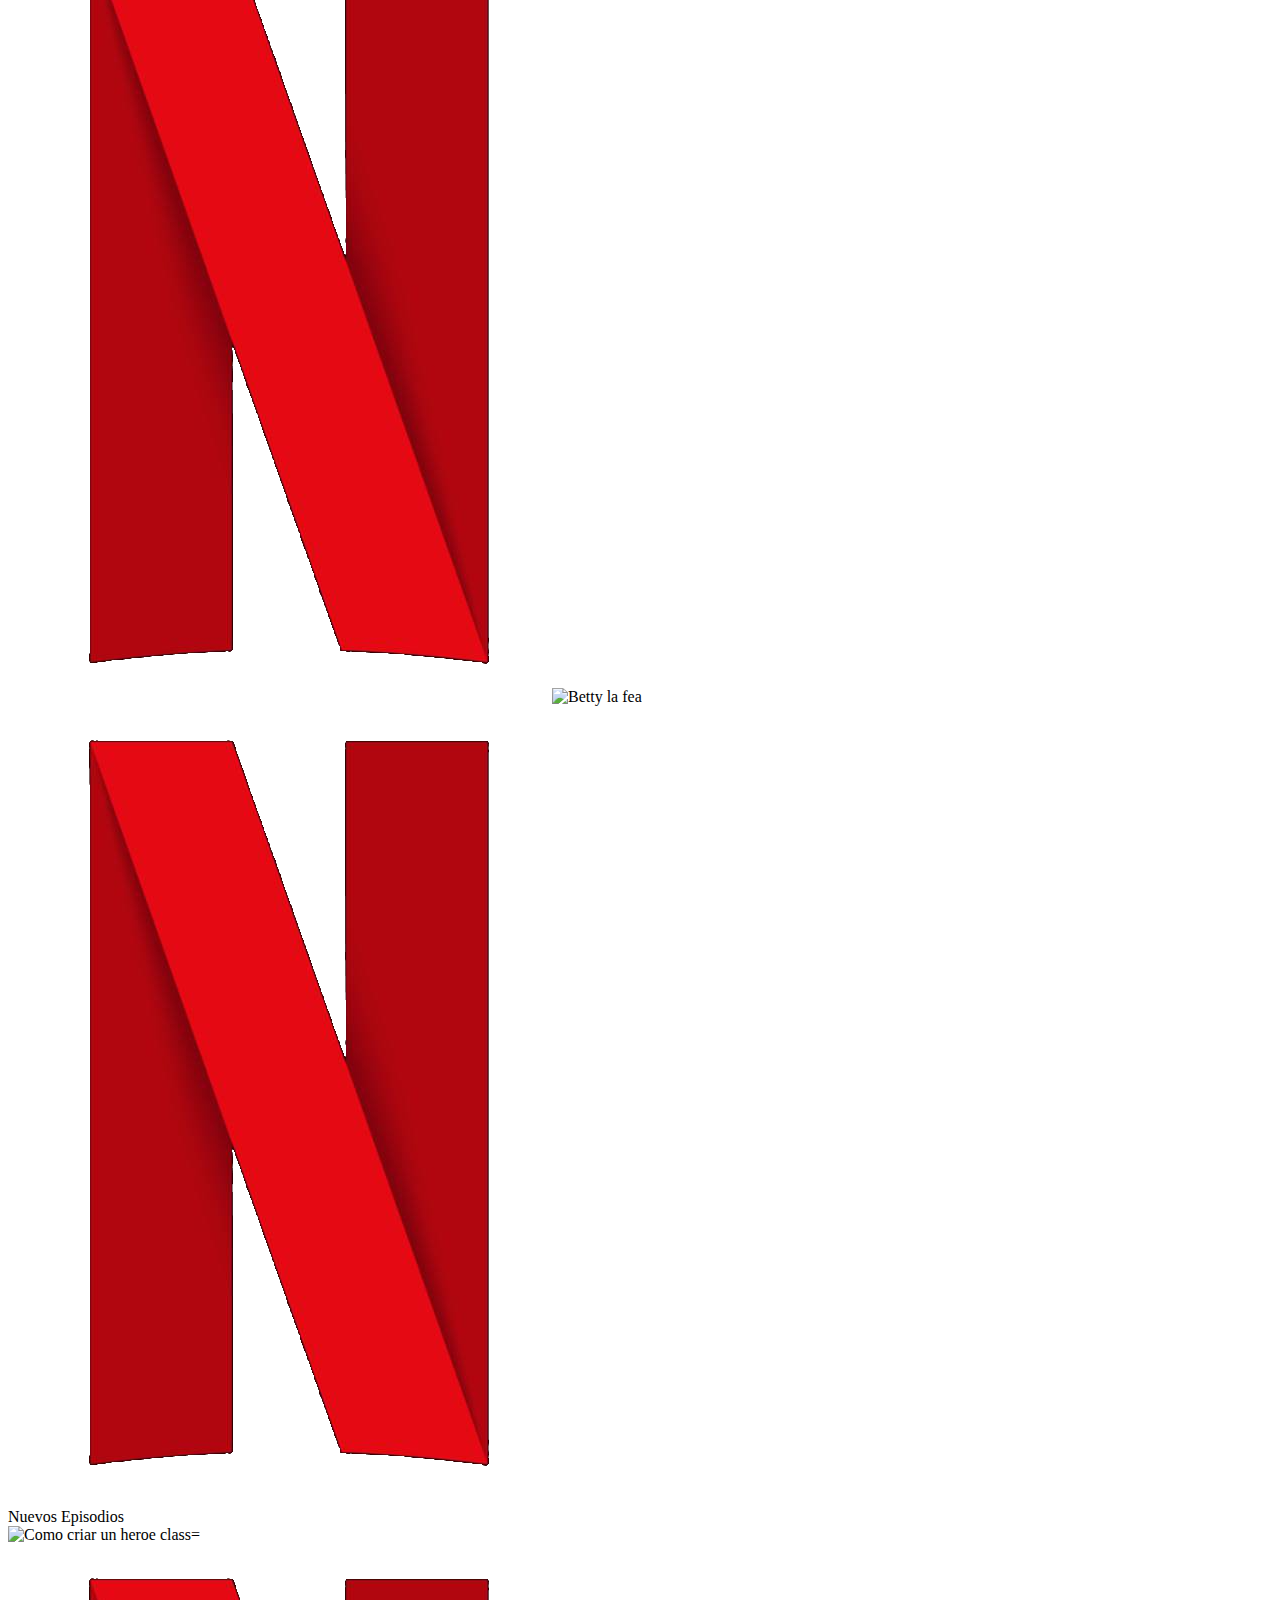
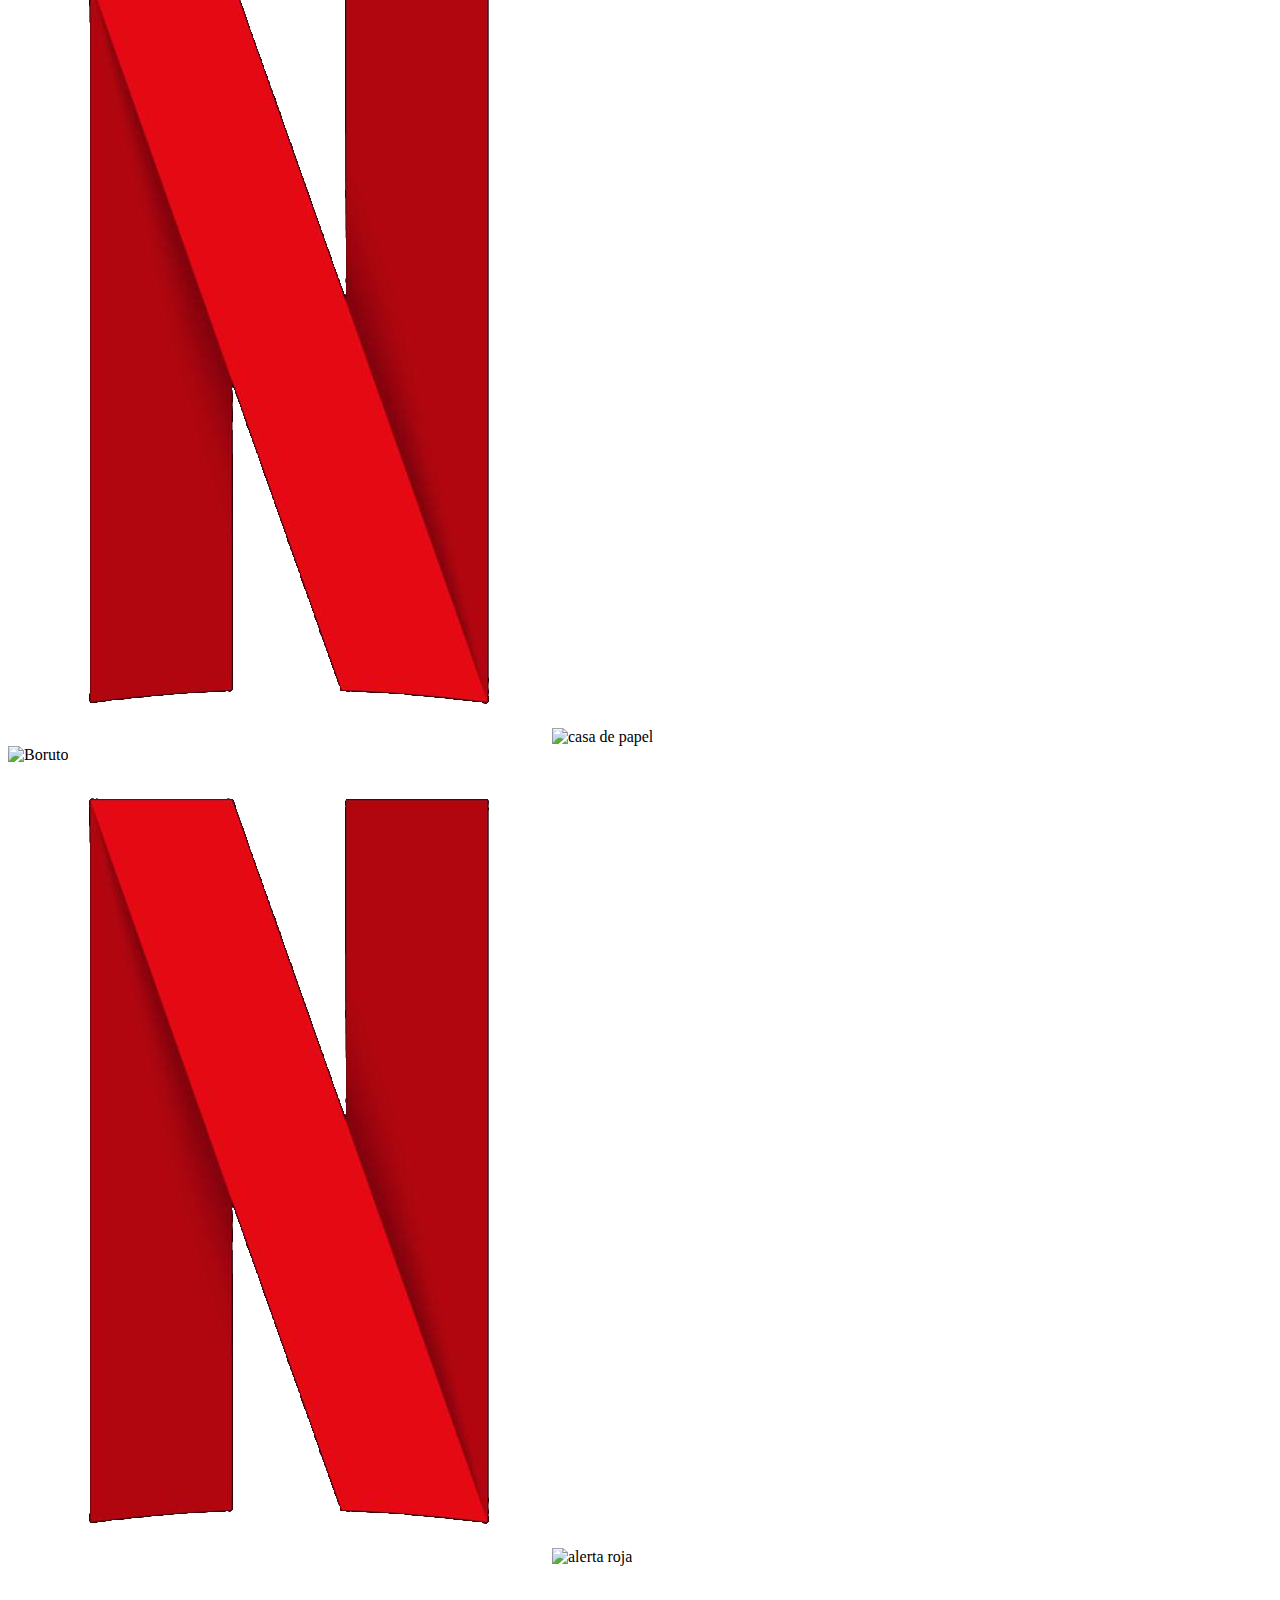
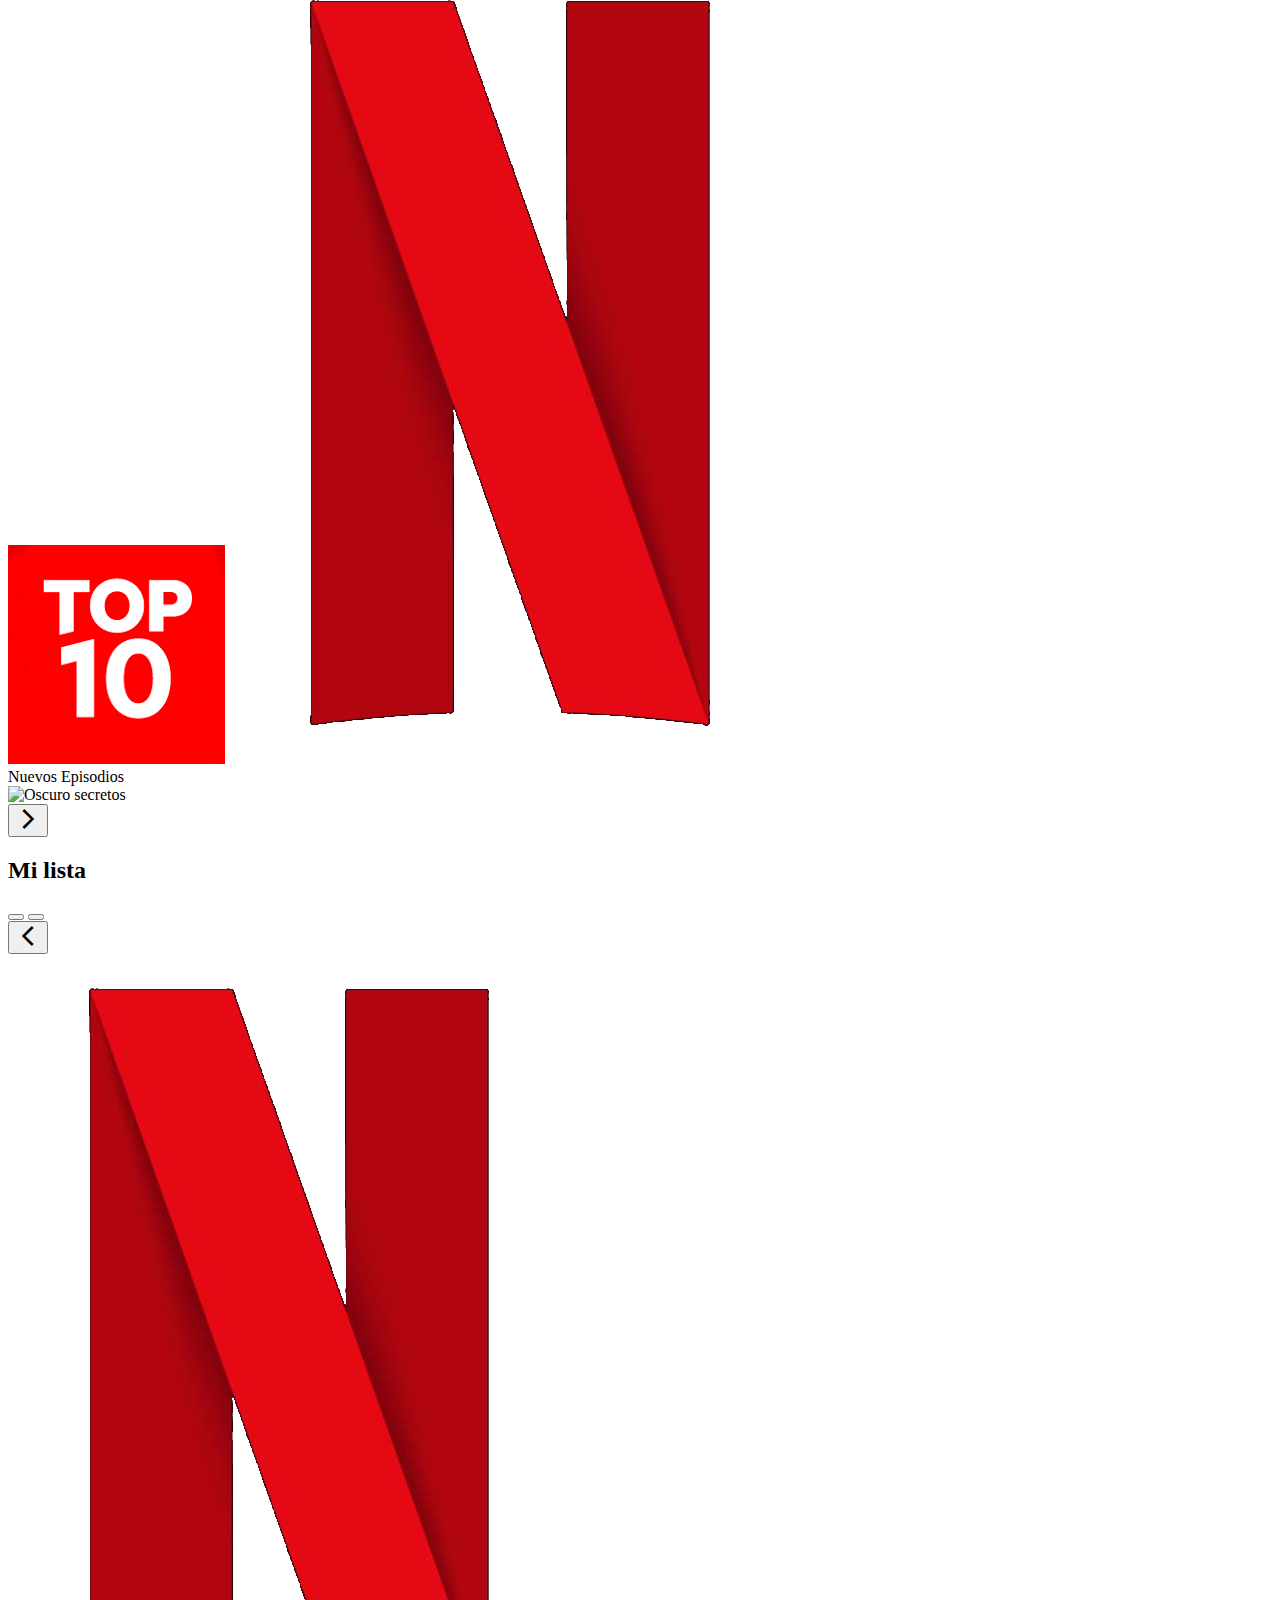
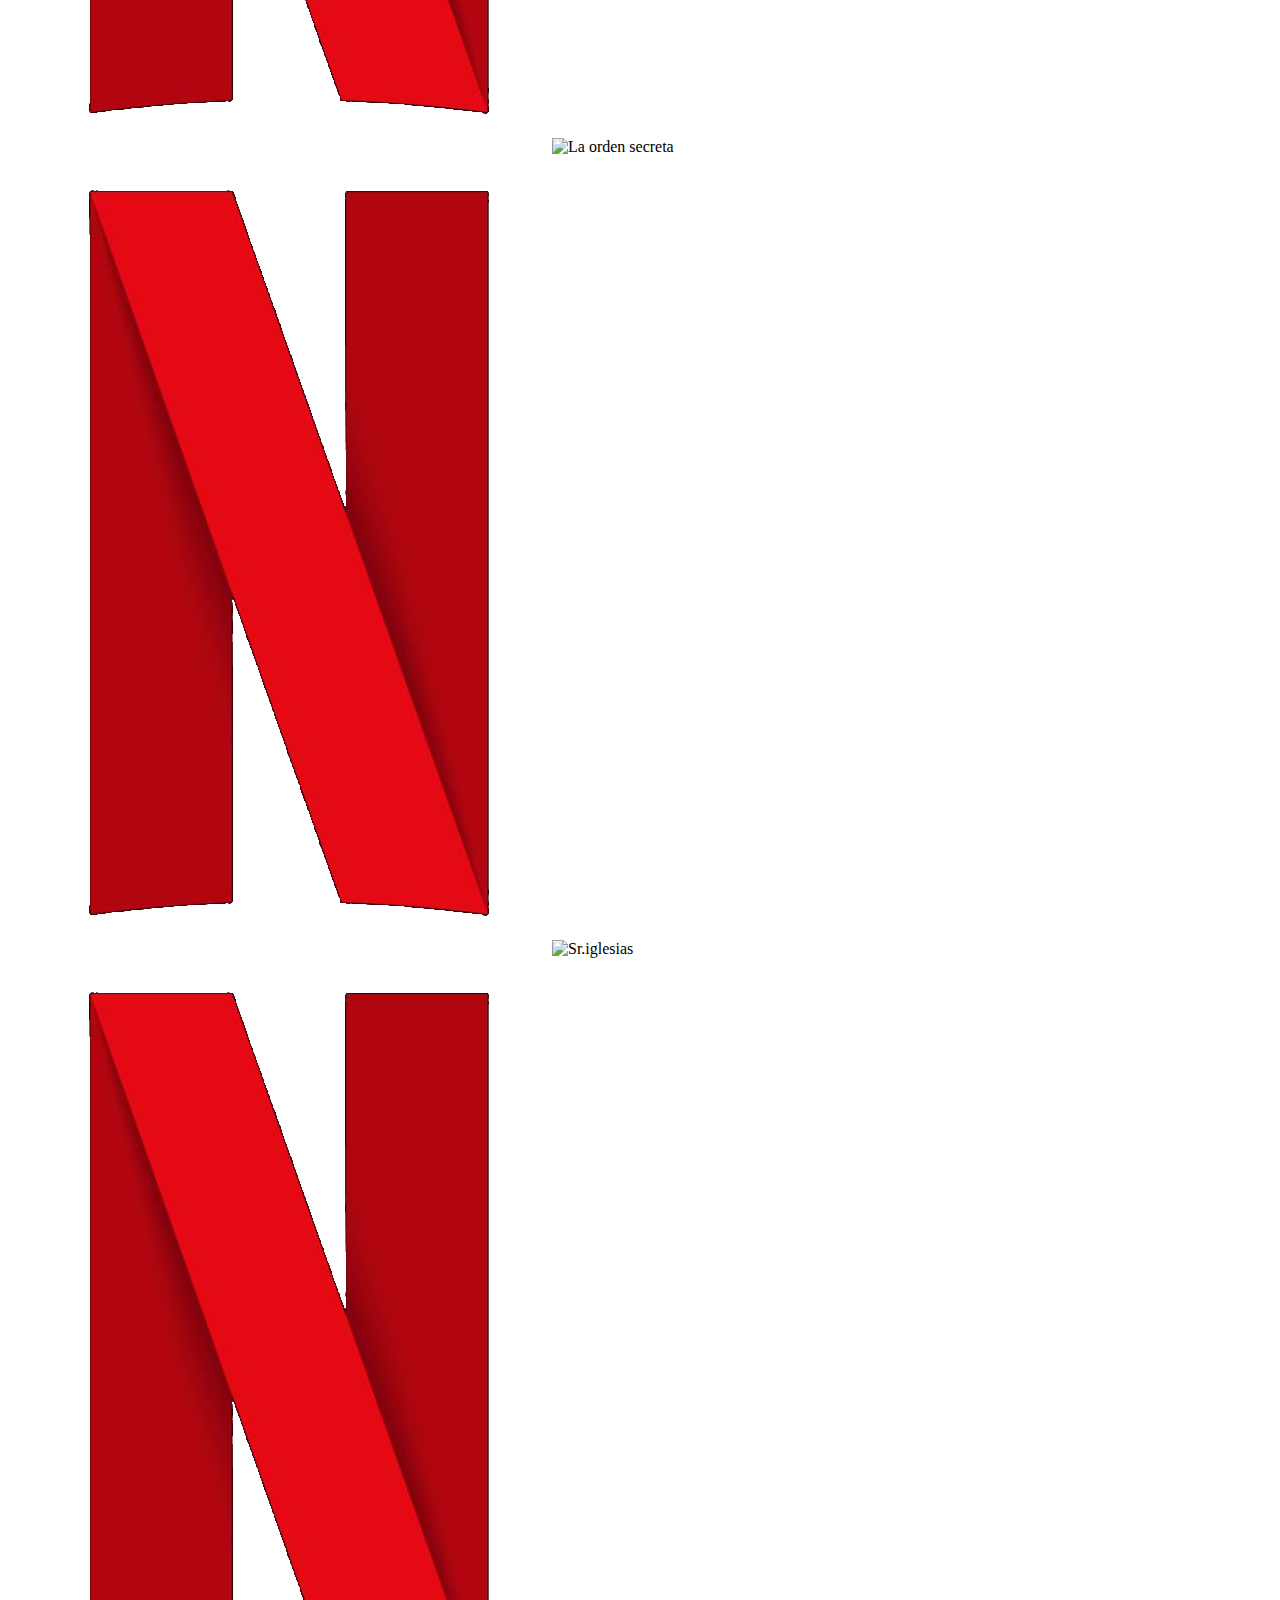
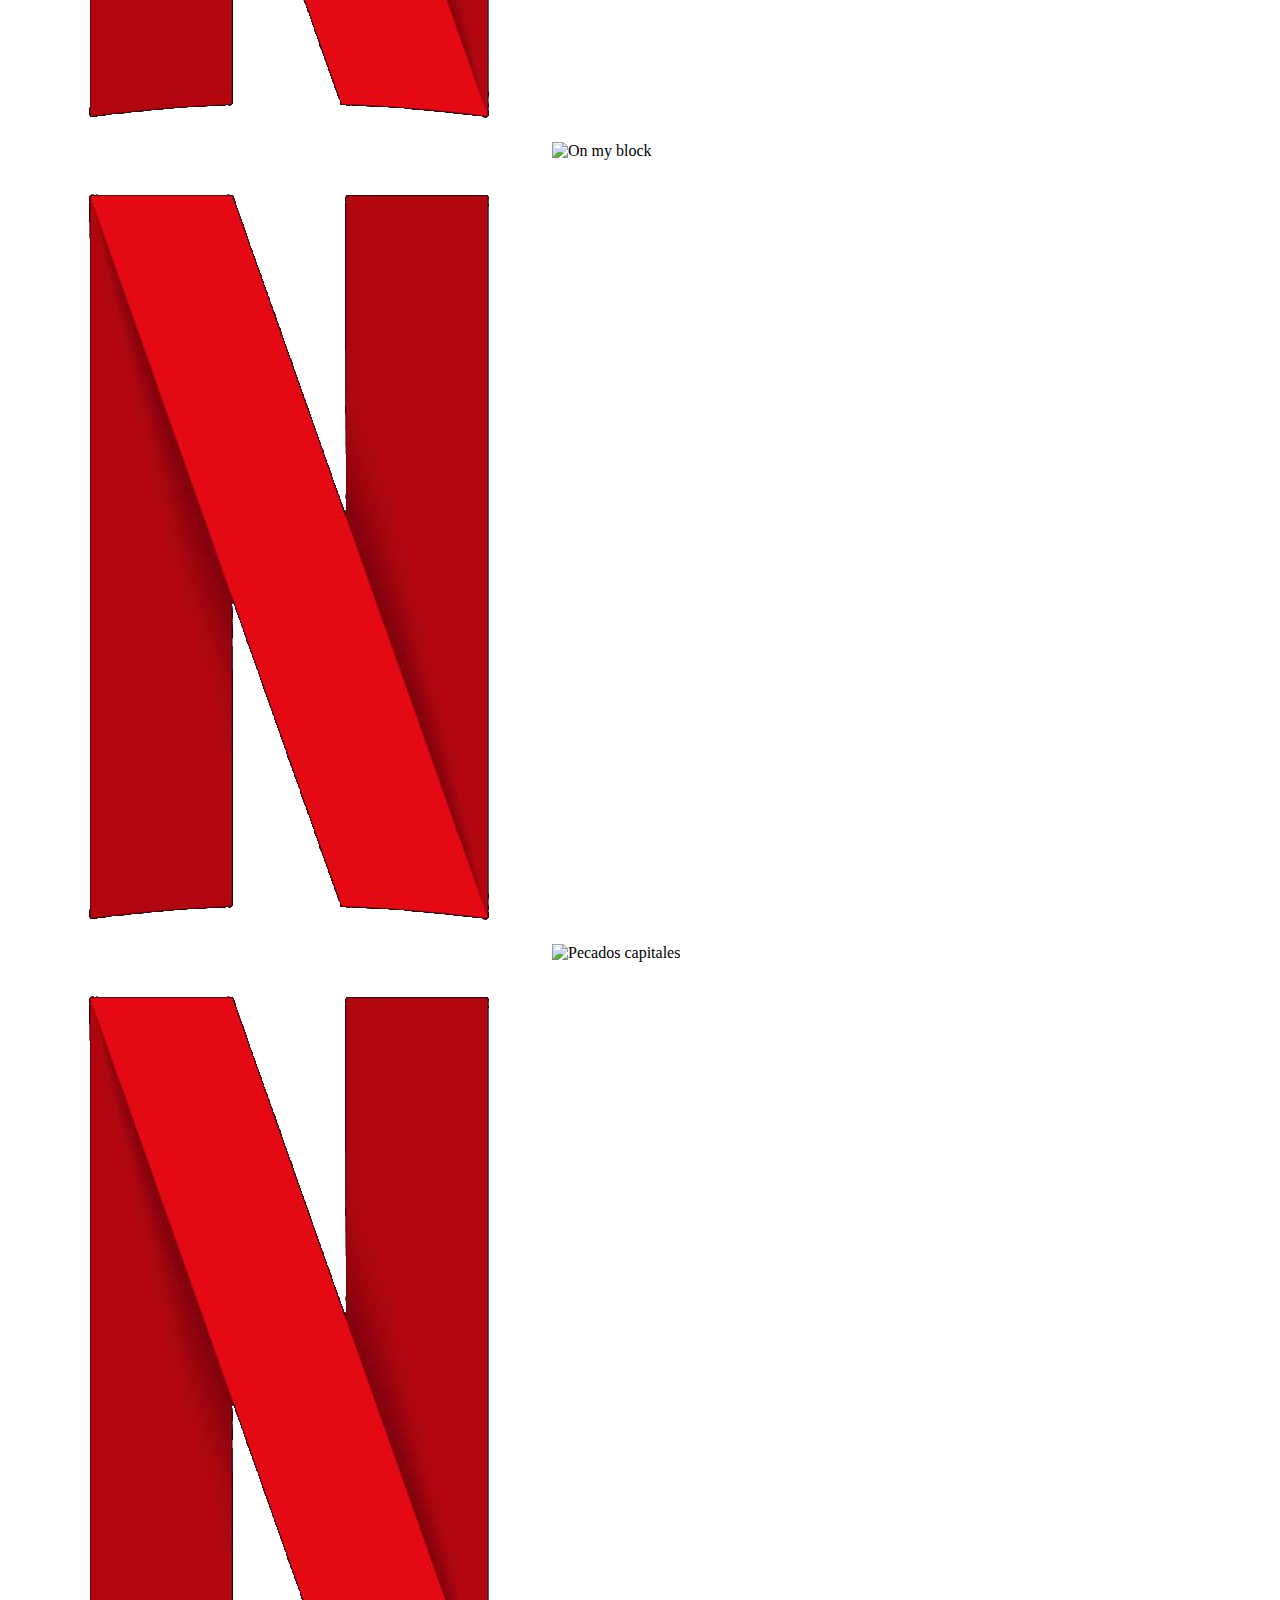
==== commit 78304c4a: "documents in html" ====
--- a/home.html
+++ b/home.html
@@ -2,10 +2,21 @@
 <html lang="es">
   <head>
     <meta charset="UTF-8" />
-    <link rel="icon" href="./imagenes/logo.png" />
+    <link rel="icon" href="./logo/netflix.svg" />
     <meta http-equiv="X-UA-Compatible" content="IE=edge" />
     <meta name="viewport" content="width=device-width, initial-scale=1.0" />
     <title>Página de Inicio - Netflix / Clone</title>
+
+    <link
+      href="https://cdnjs.cloudflare.com/ajax/libs/font-awesome/5.15.4/css/all.min.css"
+      rel="stylesheet"
+    />
+    <link rel="preconnect" href="https://fonts.googleapis.com" />
+    <link rel="preconnect" href="https://fonts.gstatic.com" crossorigin />
+    <link
+      href="https://fonts.googleapis.com/css2?family=DM+Sans:wght@400;500;700&display=swap"
+      rel="stylesheet"
+    />
     <link
       rel="stylesheet"
       href="https://fonts.googleapis.com/css?family=Material+Icons+Outlined"
@@ -18,16 +29,18 @@
       href="https://fonts.googleapis.com/icon?family=Material+Icons"
       rel="stylesheet"
     />
+    <link
+      rel="stylesheet"
+      href="https://cdn.jsdelivr.net/npm/bootstrap-icons@1.8.1/font/bootstrap-icons.css"
+    />
     <link rel="stylesheet" href="./css/header.css" />
     <link rel="stylesheet" href="./css/series.css" />
     <link rel="stylesheet" href="./css/pelis.css" />
+    <link rel="stylesheet" href="./css/footer.css" />
   </head>
   <body>
-    <header>
-      
-          <img id="logo" src="./imagenes/netflix.png" alt="logo"/>
-     
-        
+    <header class="hdr">
+      <img id="logo" src="./logo/netflix_logo.svg" alt="logo" />
       <nav>
         <ul>
           <li><a href="./home.html">Inicio</a></li>
@@ -43,17 +56,16 @@
         <span class="material-icons-round"> notifications </span>
 
         <div id="Perfil">
-            <a href="index.html">
-                <img src="./imagenes/dog-perfil.jpg" alt="Perfil 1" />
-            </a>
-          
+          <a href="index.html">
+            <img src="./imagenes/dog-perfil.jpg" alt="Perfil 1" />
+          </a>
         </div>
       </div>
     </header>
 
     <main>
       <article id="video-start">
-        <video id="video" width="100%" height="100%" autoplay muted >
+        <video id="video" width="100%" height="100%" autoplay muted>
           <source
             width="100%"
             height="100%"
@@ -75,7 +87,19 @@
 
           <div id="botones-title">
             <div class="botones">
-              <span id="play" class="material-icons-round"> play_arrow </span>
+              <svg
+                width="24"
+                height="24"
+                style="color: black"
+                fill="none"
+                xmlns="http://www.w3.org/2000/svg"
+                class="Hawkins-Icon Hawkins-Icon-Standard"
+              >
+                <path
+                  d="M3 2.69127C3 1.93067 3.81547 1.44851 4.48192 1.81506L21.4069 11.1238C22.0977 11.5037 22.0977 12.4963 21.4069 12.8762L4.48192 22.1849C3.81546 22.5515 3 22.0693 3 21.3087V2.69127Z"
+                  fill="currentColor"
+                ></path>
+              </svg>
               <p id="repro">Reproducir</p>
             </div>
             <div class="botones">
@@ -88,454 +112,755 @@
       </article>
 
       <section class="lista-pelis">
-        <h2>Continuar viendo contenido > </h2>
+        <div class="titulo-indica">
+          <h2>Continuar viendo contenido</h2>
+
+          <div class="indicadores">
+            <button></button>
+            <button></button>
+          </div>
+        </div>
+
         <div class="contenedor-pelis">
-          <div class="card-pelis">
-            <img id="top-10" src="./imagenes/top10.png" alt="top 10">
-            <img 
-              src="./series-img/betty-la-fea.jpg"
-              alt="Betty la fea"
-              class="imagen-portada"
-            />
-          </div>
-
-          <div class="card-pelis">
-              <img src="./imagenes/logo.png" alt="logo" id="logo-peli">
+          <button role="button" id="flecha-izquierda" class="flecha-izquierda">
+            <span class="material-icons-outlined"> arrow_back_ios </span>
+          </button>
+          <div class="slide-pelis">
+            <div class="card-pelis">
+              <img id="top-10" src="./imagenes/top10.png" alt="top 10" />
+              <img
+                src="./series-img/betty-la-fea.jpg"
+                alt="Betty la fea"
+                class="imagen-portada"
+              />
+              <div class="progress">
+                <progress max="100" value="20"></progress>
+              </div>
+            </div>
+
+            <div class="card-pelis">
+              <img src="./imagenes/logo.png" alt="logo" id="logo-peli" />
               <div id="new-episodio">Nuevos Episodios</div>
-            <img
-              src="./series-img/desencanto.jpg"
-              alt="Betty la fea"
-              class="imagen-portada"
-            />
-          </div>
-          <div class="card-pelis">
-            <img id="top-10" src="./imagenes/top10.png" alt="top 10">
-            <img
-              src="./series-img/13_reasons_why_season.jpg"
-              alt="13 Reason why"
-              class="imagen-portada"
-            />
-          </div>
-          <div class="card-pelis">
-            <img src="./imagenes/logo.png" alt="logo" id="logo-peli">
-            <div id="new-episodio">Nuevos Episodios</div>
-            <img
-              src="./series-img/control z.jpg"
-              alt="Betty la fea"
-              class="imagen-portada"
-            />
-          </div>
-          <div class="card-pelis">
-            <img
-              src="./series-img/los 100.jpg"
-              alt="Betty la fea"
-              class="imagen-portada"
-            />
-          </div>
-          <div class="card-pelis">
-            <img src="./imagenes/logo.png" alt="logo" id="logo-peli">
-            <div id="new-episodio">Nuevos Episodios</div>
-            <img
-              src="./series-img/strangerthings.jfif"
-              alt="Betty la fea"
-              class="imagen-portada"
-            />
-          </div>
-          <div class="card-pelis">
-            <img id="top-10" src="./imagenes/top10.png" alt="top 10">
-            <img
-              src="./series-img/vikingos.jfif"
-              alt="Betty la fea"
-              class="imagen-portada"
-            />
-          </div>
-        </div>
-      </section>
-
-      <section class="lista-pelis-2">
-        <h2>Tendencias</h2>
-        <div class="contenedor-pelis">
-          <div class="card-pelis">
-            <img id="top-10" src="./imagenes/top10.png" alt="top 10">
-            <img 
-              src="./series-img/betty-la-fea.jpg"
-              alt="Betty la fea"
-              class="imagen-portada"
-            />
-          </div>
-
-          <div class="card-pelis">
-              <img src="./imagenes/logo.png" alt="logo" id="logo-peli">
+              <img
+                src="./series-img/desencanto.jpg"
+                alt="Betty la fea"
+                class="imagen-portada"
+              />
+              <div class="progress">
+                <progress max="100" value="60"></progress>
+              </div>
+            </div>
+            <div class="card-pelis">
+              <img id="top-10" src="./imagenes/top10.png" alt="top 10" />
+              <img
+                src="./series-img/13_reasons_why_season.jpg"
+                alt="13 Reason why"
+                class="imagen-portada"
+              />
+              <div class="progress">
+                <progress max="100" value="30"></progress>
+              </div>
+            </div>
+            <div class="card-pelis">
+              <img src="./imagenes/logo.png" alt="logo" id="logo-peli" />
               <div id="new-episodio">Nuevos Episodios</div>
-            <img
-              src="./series-img/desencanto.jpg"
-              alt="Betty la fea"
-              class="imagen-portada"
-            />
-          </div>
-          <div class="card-pelis">
-            <img id="top-10" src="./imagenes/top10.png" alt="top 10">
-            <img
-              src="./series-img/13_reasons_why_season.jpg"
-              alt="13 Reason why"
-              class="imagen-portada"
-            />
-          </div>
-          <div class="card-pelis">
-            <img src="./imagenes/logo.png" alt="logo" id="logo-peli">
-            <div id="new-episodio">Nuevos Episodios</div>
-            <img
-              src="./series-img/control z.jpg"
-              alt="Betty la fea"
-              class="imagen-portada"
-            />
-          </div>
-          <div class="card-pelis">
-            <img
-              src="./series-img/los 100.jpg"
-              alt="Betty la fea"
-              class="imagen-portada"
-            />
-          </div>
-          <div class="card-pelis">
-            <img src="./imagenes/logo.png" alt="logo" id="logo-peli">
-            <div id="new-episodio">Nuevos Episodios</div>
-            <img
-              src="./series-img/strangerthings.jfif"
-              alt="Betty la fea"
-              class="imagen-portada"
-            />
-          </div>
-          <div class="card-pelis">
-            <img id="top-10" src="./imagenes/top10.png" alt="top 10">
-            <img
-              src="./series-img/vikingos.jfif"
-              alt="Betty la fea"
-              class="imagen-portada"
-            />
-          </div>
+              <img
+                src="./series-img/control z.jpg"
+                alt="Betty la fea"
+                class="imagen-portada"
+              />
+              <div class="progress">
+                <progress max="100" value="10"></progress>
+              </div>
+            </div>
+            <div class="card-pelis">
+              <img
+                src="./series-img/los 100.jpg"
+                alt="Betty la fea"
+                class="imagen-portada"
+              />
+              <div class="progress">
+                <progress max="100" value="20"></progress>
+              </div>
+            </div>
+            <div class="card-pelis">
+              <img src="./imagenes/logo.png" alt="logo" id="logo-peli" />
+              <div id="new-episodio">Nuevos Episodios</div>
+              <img
+                src="./series-img/strangerthings.jfif"
+                alt="Betty la fea"
+                class="imagen-portada"
+              />
+              <div class="progress">
+                <progress max="100" value="50"></progress>
+              </div>
+            </div>
+            <div class="card-pelis">
+              <img id="top-10" src="./imagenes/top10.png" alt="top 10" />
+              <img
+                src="./series-img/vikingos.jfif"
+                alt="Betty la fea"
+                class="imagen-portada"
+              />
+              <div class="progress">
+                <progress max="100" value="80"></progress>
+              </div>
+            </div>
+          </div>
+
+          <!--<button class="btn-next"></button> -->
+          <button role="button" id="flecha-derecha" class="flecha-derecha">
+            <span class="material-icons-outlined"> arrow_forward_ios </span>
+          </button>
         </div>
       </section>
 
       
       <section class="lista-pelis-2">
-        <h2>Mi lista </h2>
+        <div class="titulo-indica">
+          <h2>Tendencias</h2>
+
+          <div class="indicadores">
+            <button></button>
+            <button></button>
+          </div>
+        </div>
         <div class="contenedor-pelis">
-          <div class="card-pelis">
-            <img id="top-10" src="./imagenes/top10.png" alt="top 10">
-            <img 
-              src="./series-img/betty-la-fea.jpg"
-              alt="Betty la fea"
-              class="imagen-portada"
-            />
-          </div>
-
-          <div class="card-pelis">
-              <img src="./imagenes/logo.png" alt="logo" id="logo-peli">
+          <button role="button" id="flecha-izquierda" class="flecha-izquierda">
+            <span class="material-icons-outlined"> arrow_back_ios </span>
+          </button>
+          <div class="slide-pelis">
+            <div class="card-pelis">
+              <img id="top-10" src="./imagenes/top10.png" alt="top 10" />
+              <img
+                src="./imagenes/tendencias/tinder.jpg"
+                alt="El estafador de tinder"
+                class="imagen-portada"
+              />
+            </div>
+
+            <div class="card-pelis">
+              <img src="./imagenes/logo.png" alt="logo" id="logo-peli" />
+              <img
+                src="./imagenes/tendencias/the witcher.jpg"
+                alt="Betty la fea"
+                class="imagen-portada"
+              />
+            </div>
+            <div class="card-pelis">
+              <img src="./imagenes/logo.png" alt="logo" id="logo-peli" />
               <div id="new-episodio">Nuevos Episodios</div>
-            <img
-              src="./series-img/desencanto.jpg"
-              alt="Betty la fea"
-              class="imagen-portada"
-            />
-          </div>
-          <div class="card-pelis">
-            <img id="top-10" src="./imagenes/top10.png" alt="top 10">
-            <img
-              src="./series-img/13_reasons_why_season.jpg"
-              alt="13 Reason why"
-              class="imagen-portada"
-            />
-          </div>
-         
-          <div class="card-pelis">
-            <img
-              src="./series-img/los 100.jpg"
-              alt="Betty la fea"
-              class="imagen-portada"
-            />
-          </div>
-          <div class="card-pelis">
-            <img src="./imagenes/logo.png" alt="logo" id="logo-peli">
-            <div id="new-episodio">Nuevos Episodios</div>
-            <img
-              src="./series-img/strangerthings.jfif"
-              alt="Betty la fea"
-              class="imagen-portada"
-            />
-          </div>
-          <div class="card-pelis">
-            <img id="top-10" src="./imagenes/top10.png" alt="top 10">
-            <img
-              src="./series-img/vikingos.jfif"
-              alt="Betty la fea"
-              class="imagen-portada"
-            />
-          </div>
+              <img src="./imagenes/tendencias/criando un heroe.jpg" alt="Como
+              criar un heroe class="imagen-portada" />
+            </div>
+            <div class="card-pelis">
+              <img src="./imagenes/logo.png" alt="logo" id="logo-peli" />
+              <img
+                src="./imagenes/tendencias/la casa de papel.jpg"
+                alt="casa de papel"
+                class="imagen-portada"
+              />
+            </div>
+            <div class="card-pelis">
+              <img
+                src="./imagenes/tendencias/boruto.jpg"
+                alt="Boruto"
+                class="imagen-portada"
+              />
+            </div>
+            <div class="card-pelis">
+              <img src="./imagenes/logo.png" alt="logo" id="logo-peli" />
+              <img
+                src="./imagenes/tendencias/alerta.jpg"
+                alt="alerta roja"
+                class="imagen-portada"
+              />
+            </div>
+            <div class="card-pelis">
+              <img id="top-10" src="./imagenes/top10.png" alt="top 10" />
+              <img src="./imagenes/logo.png" alt="logo" id="logo-peli" />
+              <div id="new-episodio">Nuevos Episodios</div>
+              <img
+                src="./imagenes/tendencias/oscuro.jpg"
+                alt="Oscuro secretos"
+                class="imagen-portada"
+              />
+            </div>
+          </div>
+          <button role="button" id="flecha-derecha" class="flecha-derecha">
+            <span class="material-icons-outlined"> arrow_forward_ios </span>
+          </button>
         </div>
       </section>
-      
+
       <section class="lista-pelis-2">
-        <h2>Animes </h2>
+        <div class="titulo-indica">
+          <h2>Mi lista</h2>
+
+          <div class="indicadores">
+            <button></button>
+            <button></button>
+          </div>
+        </div>
         <div class="contenedor-pelis">
-          <div class="card-pelis">
-            <img id="top-10" src="./imagenes/top10.png" alt="top 10">
-            <img 
-              src="./series-img/betty-la-fea.jpg"
-              alt="Betty la fea"
-              class="imagen-portada"
-            />
-          </div>
-
-          <div class="card-pelis">
-              <img src="./imagenes/logo.png" alt="logo" id="logo-peli">
+          <button role="button" id="flecha-izquierda" class="flecha-izquierda">
+            <span class="material-icons-outlined"> arrow_back_ios </span>
+          </button>
+          <div class="slide-pelis">
+            <div class="card-pelis">
+              <img src="./imagenes/logo.png" alt="logo" id="logo-peli" />
+
+              <img
+                src="./imagenes/My-list/orden secreta.jpg"
+                alt="La orden secreta"
+                class="imagen-portada"
+              />
+            </div>
+
+            <div class="card-pelis">
+              <img src="./imagenes/logo.png" alt="logo" id="logo-peli" />
+
+              <img
+                src="./imagenes/My-list/iglesias.jfif"
+                alt="Sr.iglesias"
+                class="imagen-portada"
+              />
+            </div>
+            <div class="card-pelis">
+              <img src="./imagenes/logo.png" alt="logo" id="logo-peli" />
+              <img
+                src="./imagenes/My-list/on my block.jpg"
+                alt="On my block"
+                class="imagen-portada"
+              />
+            </div>
+
+            <div class="card-pelis">
+              <img src="./imagenes/logo.png" alt="logo" id="logo-peli" />
+              <img
+                src="./imagenes/My-list/pecados capitales.jpg"
+                alt="Pecados capitales"
+                class="imagen-portada"
+              />
+            </div>
+            <div class="card-pelis">
+              <img src="./imagenes/logo.png" alt="logo" id="logo-peli" />
+              <img
+                src="./imagenes/My-list/Sabrina.jpg"
+                alt="Sabrina"
+                class="imagen-portada"
+              />
+            </div>
+          </div>
+          <button role="button" id="flecha-derecha" class="flecha-derecha">
+            <span class="material-icons-outlined"> arrow_forward_ios </span>
+          </button>
+        </div>
+      </section>
+
+      <section class="lista-pelis-2">
+        <div class="titulo-indica">
+          <h2>Animes</h2>
+
+          <div class="indicadores">
+            <button></button>
+            <button></button>
+          </div>
+        </div>
+        <div class="contenedor-pelis">
+          <button role="button" id="flecha-izquierda" class="flecha-izquierda">
+            <span class="material-icons-outlined"> arrow_back_ios </span>
+          </button>
+          <div class="slide-pelis">
+            <div class="card-pelis">
+              <img
+                src="./imagenes/tendencias/boruto.jpg"
+                alt="Boruto"
+                class="imagen-portada"
+              />
+            </div>
+
+            <div class="card-pelis">
+              <img
+                src="./imagenes/anime/black butter.png"
+                alt="Black butter"
+                class="imagen-portada"
+              />
+            </div>
+            <div class="card-pelis">
+              <img src="./imagenes/logo.png" alt="logo" id="logo-peli" />
+              <img
+                src="./imagenes/anime/Beastars.jpg"
+                alt="Beastars"
+                class="imagen-portada"
+              />
+            </div>
+            <div class="card-pelis">
+              <img
+                src="./imagenes/anime/parasyte.jpg"
+                alt="Parasitos"
+                class="imagen-portada"
+              />
+            </div>
+            <div class="card-pelis">
+              <img
+                src="./imagenes/anime/Beastars.jpg"
+                alt="Princesa mononoque"
+                class="imagen-portada"
+              />
+            </div>
+            <div class="card-pelis">
+              <img
+                src="./imagenes/anime/naruto.jfif"
+                alt="naruto"
+                class="imagen-portada"
+              />
+            </div>
+            <div class="card-pelis">
+              <img src="./imagenes/logo.png" alt="logo" id="logo-peli" />
+              <img
+                src="./imagenes/anime/record of raikaron.jfif"
+                alt="record of raikaron"
+                class="imagen-portada"
+              />
+            </div>
+            <div class="card-pelis">
+              <img
+                src="./imagenes/anime/rey inmortal.jpeg"
+                alt="rey inmortal"
+                class="imagen-portada"
+              />
+            </div>
+            <div class="card-pelis">
+              <img src="./imagenes/logo.png" alt="logo" id="logo-peli" />
+              <img
+                src="./imagenes/anime/sangre de seus.jpg"
+                alt="sangre de seuz"
+                class="imagen-portada"
+              />
+            </div>
+            <div class="card-pelis">
+              <img
+                src="./imagenes/anime/siete pecados capitales en el cielo.jpeg"
+                alt="7 pecados capitales pricioneros del cielo"
+                class="imagen-portada"
+              />
+            </div>
+          </div>
+          <button role="button" id="flecha-derecha" class="flecha-derecha">
+            <span class="material-icons-outlined"> arrow_forward_ios </span>
+          </button>
+        </div>
+      </section>
+
+      <section class="lista-pelis-2">
+        <div class="titulo-indica">
+          <h2>Solo en Netflix</h2>
+
+          <div class="indicadores">
+            <button></button>
+            <button></button>
+          </div>
+        </div>
+        <div class="contenedor-pelis">
+          <button role="button" id="flecha-izquierda" class="flecha-izquierda">
+            <span class="material-icons-outlined"> arrow_back_ios </span>
+          </button>
+          <div class="slide-pelis">
+            <div class="card-pelis">
+              <img id="top-10" src="./imagenes/top10.png" alt="top 10" />
+              <img src="./imagenes/logo.png" alt="logo" id="logo-peli" />
               <div id="new-episodio">Nuevos Episodios</div>
-            <img
-              src="./series-img/desencanto.jpg"
-              alt="Betty la fea"
-              class="imagen-portada"
-            />
-          </div>
-          <div class="card-pelis">
-            <img id="top-10" src="./imagenes/top10.png" alt="top 10">
-            <img
-              src="./series-img/13_reasons_why_season.jpg"
-              alt="13 Reason why"
-              class="imagen-portada"
-            />
-          </div>
-          <div class="card-pelis">
-            <img src="./imagenes/logo.png" alt="logo" id="logo-peli">
-            <div id="new-episodio">Nuevos Episodios</div>
-            <img
-              src="./series-img/control z.jpg"
-              alt="Betty la fea"
-              class="imagen-portada"
-            />
-          </div>
-          <div class="card-pelis">
-            <img
-              src="./series-img/los 100.jpg"
-              alt="Betty la fea"
-              class="imagen-portada"
-            />
-          </div>
-          <div class="card-pelis">
-            <img src="./imagenes/logo.png" alt="logo" id="logo-peli">
-            <div id="new-episodio">Nuevos Episodios</div>
-            <img
-              src="./series-img/strangerthings.jfif"
-              alt="Betty la fea"
-              class="imagen-portada"
-            />
-          </div>
-          <div class="card-pelis">
-            <img id="top-10" src="./imagenes/top10.png" alt="top 10">
-            <img
-              src="./series-img/vikingos.jfif"
-              alt="Betty la fea"
-              class="imagen-portada"
-            />
-          </div>
+              <img
+                src="./imagenes/tendencias/oscuro.jpg"
+                alt="Oscuro secretos"
+                class="imagen-portada"
+              />
+            </div>
+            <div class="card-pelis">
+              <img src="./imagenes/logo.png" alt="logo" id="logo-peli" />
+              <div id="new-episodio">Nuevos Episodios</div>
+              <img src="./imagenes/tendencias/criando un heroe.jpg" alt="Como
+              criar un heroe class="imagen-portada" />
+            </div>
+
+            <div class="card-pelis">
+              <img src="./imagenes/logo.png" alt="logo" id="logo-peli" />
+              <img
+                src="./imagenes/solo en netflkix/big mouth.jpg"
+                alt="Big mouth"
+                class="imagen-portada"
+              />
+            </div>
+            <div class="card-pelis">
+              <img src="./imagenes/logo.png" alt="logo" id="logo-peli" />
+              <img
+                src="./imagenes/solo en netflkix/buenas chicas.jpg"
+                alt="Buenas chicas"
+                class="imagen-portada"
+              />
+            </div>
+            <div class="card-pelis">
+              <img src="./imagenes/logo.png" alt="logo" id="logo-peli" />
+
+              <img
+                src="./imagenes/solo en netflkix/castelvania.jpeg"
+                alt="castelvania"
+                class="imagen-portada"
+              />
+            </div>
+            <div class="card-pelis">
+              <img src="./imagenes/logo.png" alt="logo" id="logo-peli" />
+
+              <img
+                src="./imagenes/solo en netflkix/incognito.jpg"
+                alt="Incognito"
+                class="imagen-portada"
+              />
+            </div>
+            <div class="card-pelis">
+              <img src="./imagenes/logo.png" alt="logo" id="logo-peli" />
+              <img
+                src="./imagenes/solo en netflkix/key.jpg"
+                alt="key"
+                class="imagen-portada"
+              />
+            </div>
+            <div class="card-pelis">
+              <img src="./imagenes/logo.png" alt="logo" id="logo-peli" />
+              <img
+                src="./imagenes/solo en netflkix/the crown.jpg"
+                alt="la corona"
+                class="imagen-portada"
+              />
+            </div>
+            <div class="card-pelis">
+              <img src="./imagenes/logo.png" alt="logo" id="logo-peli" />
+              <img
+                src="./imagenes/solo en netflkix/titanes.jpg"
+                alt="los titanes"
+                class="imagen-portada"
+              />
+            </div>
+            <div class="card-pelis">
+              <img src="./imagenes/logo.png" alt="logo" id="logo-peli" />
+              <img src="./imagenes/solo en netflkix/yo nunca nunca.jpg" alt="yo
+              nunca nunca class="imagen-portada" />
+            </div>
+          </div>
+          <button role="button" id="flecha-derecha" class="flecha-derecha">
+            <span class="material-icons-outlined"> arrow_forward_ios </span>
+          </button>
         </div>
       </section>
-      
+
       <section class="lista-pelis-2">
-        <h2>Solo en Netflix </h2>
+        <div class="titulo-indica">
+          <h2>Películas de acción</h2>
+
+          <div class="indicadores">
+            <button></button>
+            <button></button>
+          </div>
+        </div>
         <div class="contenedor-pelis">
-          <div class="card-pelis">
-            <img id="top-10" src="./imagenes/top10.png" alt="top 10">
-            <img 
-              src="./series-img/betty-la-fea.jpg"
-              alt="Betty la fea"
-              class="imagen-portada"
-            />
-          </div>
-
-          <div class="card-pelis">
-              <img src="./imagenes/logo.png" alt="logo" id="logo-peli">
-              <div id="new-episodio">Nuevos Episodios</div>
-            <img
-              src="./series-img/desencanto.jpg"
-              alt="Betty la fea"
-              class="imagen-portada"
-            />
-          </div>
-          <div class="card-pelis">
-            <img id="top-10" src="./imagenes/top10.png" alt="top 10">
-            <img
-              src="./series-img/13_reasons_why_season.jpg"
-              alt="13 Reason why"
-              class="imagen-portada"
-            />
-          </div>
-          <div class="card-pelis">
-            <img src="./imagenes/logo.png" alt="logo" id="logo-peli">
-            <div id="new-episodio">Nuevos Episodios</div>
-            <img
-              src="./series-img/control z.jpg"
-              alt="Betty la fea"
-              class="imagen-portada"
-            />
-          </div>
-          <div class="card-pelis">
-            <img
-              src="./series-img/los 100.jpg"
-              alt="Betty la fea"
-              class="imagen-portada"
-            />
-          </div>
-          <div class="card-pelis">
-            <img src="./imagenes/logo.png" alt="logo" id="logo-peli">
-            <div id="new-episodio">Nuevos Episodios</div>
-            <img
-              src="./series-img/strangerthings.jfif"
-              alt="Betty la fea"
-              class="imagen-portada"
-            />
-          </div>
-          <div class="card-pelis">
-            <img id="top-10" src="./imagenes/top10.png" alt="top 10">
-            <img
-              src="./series-img/vikingos.jfif"
-              alt="Betty la fea"
-              class="imagen-portada"
-            />
-          </div>
+          <button role="button" id="flecha-izquierda" class="flecha-izquierda">
+            <span class="material-icons-outlined"> arrow_back_ios </span>
+          </button>
+          <div class="slide-pelis">
+            <div class="card-pelis">
+              <img
+                src="./imagenes/accion/bright.jpg"
+                alt="bright"
+                class="imagen-portada"
+              />
+            </div>
+            <div class="card-pelis">
+              <img
+                src="./imagenes/accion/casa fantasmas.jpg"
+                alt="casa fantasmas"
+                class="imagen-portada"
+              />
+            </div>
+            <div class="card-pelis">
+              <img
+                src="./imagenes/accion/el ultimo casador de brujas.jpg"
+                alt="divergente"
+                class="imagen-portada"
+              />
+            </div>
+            <div class="card-pelis">
+              <img
+                src="./imagenes/accion/draculas.jpg"
+                alt="dracula"
+                class="imagen-portada"
+              />
+            </div>
+            <div class="card-pelis">
+              <img
+                src="./imagenes/accion/el ultimo casador de brujas.jpg"
+                alt="el ultimo casador de brujas"
+                class="imagen-portada"
+              />
+            </div>
+            <div class="card-pelis">
+              <img
+                src="./imagenes/accion/hombres de negro.jpg"
+                alt="MIB"
+                class="imagen-portada"
+              />
+            </div>
+            <div class="card-pelis">
+              <img
+                src="./imagenes/accion/lucy.jpg"
+                alt="lucy"
+                class="imagen-portada"
+              />
+            </div>
+            <div class="card-pelis">
+              <img src="./imagenes/accion/momia.jpg" alt="momia
+              class="imagen-portada" />
+            </div>
+            <div class="card-pelis">
+              <img
+                src="./imagenes/accion/precio del mañana.jpg"
+                alt="precio del mañana"
+                class="imagen-portada"
+              />
+            </div>
+            <div class="card-pelis">
+              <img
+                src="./imagenes/accion/septimo hijo.jpg"
+                alt="septimo hijo"
+                class="imagen-portada"
+              />
+            </div>
+            <div class="card-pelis">
+              <img
+                src="./imagenes/accion/spiderman.jpg"
+                alt="spiderman"
+                class="imagen-portada"
+              />
+            </div>
+            <div class="card-pelis">
+              <img
+                src="./imagenes/accion/tarzan.jpg"
+                alt="tarzan"
+                class="imagen-portada"
+              />
+            </div>
+            <div class="card-pelis">
+              <img
+                src="./imagenes/accion/titanes del pacifico.jfif"
+                alt="titanes del pacifico "
+                class="imagen-portada"
+              />
+            </div>
+            <div class="card-pelis">
+              <img
+                src="./imagenes/accion/tortugas ninjas.jpg"
+                alt="tortugas ninjas"
+                class="imagen-portada"
+              />
+            </div>
+          </div>
+          <button role="button" id="flecha-derecha" class="flecha-derecha">
+            <span class="material-icons-outlined"> arrow_forward_ios </span>
+          </button>
         </div>
       </section>
-      
+
       <section class="lista-pelis-2">
-        <h2>Tendencias </h2>
+        <div class="titulo-indica">
+          <h2>Animacion</h2>
+
+          <div class="indicadores">
+            <button></button>
+            <button></button>
+          </div>
+        </div>
         <div class="contenedor-pelis">
-          <div class="card-pelis">
-            <img id="top-10" src="./imagenes/top10.png" alt="top 10">
-            <img 
-              src="./series-img/betty-la-fea.jpg"
-              alt="Betty la fea"
-              class="imagen-portada"
-            />
-          </div>
-
-          <div class="card-pelis">
-              <img src="./imagenes/logo.png" alt="logo" id="logo-peli">
-              <div id="new-episodio">Nuevos Episodios</div>
-            <img
-              src="./series-img/desencanto.jpg"
-              alt="Betty la fea"
-              class="imagen-portada"
-            />
-          </div>
-          <div class="card-pelis">
-            <img id="top-10" src="./imagenes/top10.png" alt="top 10">
-            <img
-              src="./series-img/13_reasons_why_season.jpg"
-              alt="13 Reason why"
-              class="imagen-portada"
-            />
-          </div>
-          <div class="card-pelis">
-            <img src="./imagenes/logo.png" alt="logo" id="logo-peli">
-            <div id="new-episodio">Nuevos Episodios</div>
-            <img
-              src="./series-img/control z.jpg"
-              alt="Betty la fea"
-              class="imagen-portada"
-            />
-          </div>
-          <div class="card-pelis">
-            <img
-              src="./series-img/los 100.jpg"
-              alt="Betty la fea"
-              class="imagen-portada"
-            />
-          </div>
-          <div class="card-pelis">
-            <img src="./imagenes/logo.png" alt="logo" id="logo-peli">
-            <div id="new-episodio">Nuevos Episodios</div>
-            <img
-              src="./series-img/strangerthings.jfif"
-              alt="Betty la fea"
-              class="imagen-portada"
-            />
-          </div>
-          <div class="card-pelis">
-            <img id="top-10" src="./imagenes/top10.png" alt="top 10">
-            <img
-              src="./series-img/vikingos.jfif"
-              alt="Betty la fea"
-              class="imagen-portada"
-            />
-          </div>
-        </div>
-      </section>
-      
-      <section class="lista-pelis-2">
-        <h2>Animación </h2>
-        <div class="contenedor-pelis">
-          <div class="card-pelis">
-            <img id="top-10" src="./imagenes/top10.png" alt="top 10">
-            <img 
-              src="./series-img/betty-la-fea.jpg"
-              alt="Betty la fea"
-              class="imagen-portada"
-            />
-          </div>
-
-          <div class="card-pelis">
-              <img src="./imagenes/logo.png" alt="logo" id="logo-peli">
-              <div id="new-episodio">Nuevos Episodios</div>
-            <img
-              src="./series-img/desencanto.jpg"
-              alt="Betty la fea"
-              class="imagen-portada"
-            />
-          </div>
-          <div class="card-pelis">
-            <img id="top-10" src="./imagenes/top10.png" alt="top 10">
-            <img
-              src="./series-img/13_reasons_why_season.jpg"
-              alt="13 Reason why"
-              class="imagen-portada"
-            />
-          </div>
-          <div class="card-pelis">
-            <img src="./imagenes/logo.png" alt="logo" id="logo-peli">
-            <div id="new-episodio">Nuevos Episodios</div>
-            <img
-              src="./series-img/control z.jpg"
-              alt="Betty la fea"
-              class="imagen-portada"
-            />
-          </div>
-          <div class="card-pelis">
-            <img
-              src="./series-img/los 100.jpg"
-              alt="Betty la fea"
-              class="imagen-portada"
-            />
-          </div>
-          <div class="card-pelis">
-            <img src="./imagenes/logo.png" alt="logo" id="logo-peli">
-            <div id="new-episodio">Nuevos Episodios</div>
-            <img
-              src="./series-img/strangerthings.jfif"
-              alt="Betty la fea"
-              class="imagen-portada"
-            />
-          </div>
-          <div class="card-pelis">
-            <img id="top-10" src="./imagenes/top10.png" alt="top 10">
-            <img
-              src="./series-img/vikingos.jfif"
-              alt="Betty la fea"
-              class="imagen-portada"
-            />
-          </div>
+          <button role="button" id="flecha-izquierda" class="flecha-izquierda">
+            <span class="material-icons-outlined"> arrow_back_ios </span>
+          </button>
+          <div class="slide-pelis">
+            <div class="card-pelis">
+              <img src="./imagenes/animaciones/bob esponja.jpg" alt="Bob esponja"
+              class="imagen-portada" />
+            </div>
+            <div class="card-pelis">
+              <img
+                src="./imagenes/animaciones/charro negro.jpg"
+                alt="la leyenda del charro negro"
+                class="imagen-portada"
+              />
+            </div>
+            <div class="card-pelis">
+              <img
+                src="./imagenes/animaciones/chupacabras.jpg"
+                alt="la leyenda del chupacabras"
+                class="imagen-portada"
+              />
+            </div>
+            <div class="card-pelis">
+              <img
+                src="./imagenes/animaciones/el dorado.jpg"
+                alt="el dorado"
+                class="imagen-portada"
+              />
+            </div>
+            <div class="card-pelis">
+              <img
+                src="./imagenes/animaciones/grimm.jpg"
+                alt="grimm"
+                class="imagen-portada"
+              />
+            </div>
+            <div class="card-pelis">
+              <img
+                src="./imagenes/animaciones/jinete dragon.jpg"
+                alt="jinete de dragon"
+                class="imagen-portada"
+              />
+            </div>
+            <div class="card-pelis">
+              <img
+                src="./imagenes/animaciones/Kung-fu-panda-3.jpg"
+                alt="kunfu panda"
+                class="imagen-portada"
+              />
+            </div>
+            <div class="card-pelis">
+              <img src="./imagenes/animaciones/la famila vs maquinas.jpg"
+              alt="fam vs maquinas" class="imagen-portada" />
+            </div>
+            <div class="card-pelis">
+              <img
+                src="./imagenes/animaciones/leyendas de draon.jpg"
+                alt="la leyenda de dragon"
+                class="imagen-portada"
+              />
+            </div>
+            <div class="card-pelis">
+              <img
+                src="./imagenes/animaciones/los croods.jpeg"
+                alt="los croods"
+                class="imagen-portada"
+              />
+            </div>
+            <div class="card-pelis">
+              <img
+                src="./imagenes/animaciones/mascotas.png"
+                alt="mascotas 2"
+                class="imagen-portada"
+              />
+            </div>
+            <div class="card-pelis">
+              <img src="./imagenes/animaciones/miraculos.jpg" alt="miraculos"
+              class="imagen-portada" />
+            </div>
+            <div class="card-pelis">
+              <img
+                src="./imagenes/animaciones/mostro y paris.jpg"
+                alt="monstro en paris"
+                class="imagen-portada"
+              />
+            </div>
+            <div class="card-pelis">
+              <img
+                src="./imagenes/animaciones/pinguinos de madagascar.jpg"
+                alt="pinguinos de madagascar"
+                class="imagen-portada"
+              />
+            </div>
+            <div class="card-pelis">
+              <img
+                src="./imagenes/animaciones/sessors seven.jpg"
+                alt="sessors seven"
+                class="imagen-portada"
+              />
+            </div>
+            <div class="card-pelis">
+              <img
+                src="./imagenes/animaciones/shrek.jfif"
+                alt="shrek"
+                class="imagen-portada"
+              />
+            </div>
+            <div class="card-pelis">
+              <img
+                src="./imagenes/animaciones/spirit.jpg"
+                alt="spirit"
+                class="imagen-portada"
+              />
+            </div>
+            <div class="card-pelis">
+              <img
+                src="./imagenes/animaciones/trols.jpg"
+                alt="los trolls 2"
+                class="imagen-portada"
+              />
+            </div>
+            <div class="card-pelis">
+              <img
+                src="./imagenes/animaciones/VILLANO FAV.jfif"
+                alt="mi villano favorito"
+                class="imagen-portada"
+              />
+            </div>
+          </div>
+          <button role="button" id="flecha-derecha" class="flecha-derecha">
+            <span class="material-icons-outlined"> arrow_forward_ios </span>
+          </button>
         </div>
       </section>
     </main>
 
-    <footer></footer>
+    <footer>
+      <div id="icons-footer">
+        <a href="https://www.facebook.com/Netflixmx"
+          ><i class="bi bi-facebook" style="font-size: 27px"></i
+        ></a>
+        <a href="https://www.instagram.com/NetflixLAT"
+          ><i class="bi bi-instagram" style="font-size: 27px"></i
+        ></a>
+        <a href="https://twitter.com/netflixLAT"
+          ><i class="bi bi-twitter" style="font-size: 27px"></i
+        ></a>
+        <a href="https://www.youtube.com/channel/UC5ZiUaIJ2b5dYBYGf5iEUrA"
+          ><i class="bi bi-youtube" style="font-size: 27px"></i
+        ></a>
+      </div>
+      <div id="links-footer">
+        <ul class="list">
+          <li><a href="#">Audio y subtítulos</a></li>
+          <li><a href="#">Prensa</a></li>
+          <li><a href="#">Privacidad</a></li>
+          <li><a href="#">Contáctanos</a></li>
+        </ul>
+        <ul class="list">
+          <li><a href="#">Audio descriptivo</a></li>
+          <li><a href="#">Relaciones con inversionistas</a></li>
+          <li><a href="#">Avisos legales</a></li>
+        </ul>
+        <ul class="list">
+          <li><a href="#">Centro de ayuda</a></li>
+          <li><a href="#">Empleo</a></li>
+          <li><a href="#">Preferencias de cookies</a></li>
+        </ul>
+        <ul class="list">
+          <li><a href="#">Tarjetas de regalo</a></li>
+          <li><a href="#">Términos de uso</a></li>
+          <li><a href="#">Información corporativa</a></li>
+        </ul>
+      </div>
+      <div id="text-dedication">
+        <button><p>Código de servicio</p></button>
+        <p>© 1997-2022 Netflix, Inc. {4cced86-c8ee-48aa-aae4-38b3f0a2022b}</p>
+      </div>
+    </footer>
+    <script src="./javascript/main.js"></script>
+    <script src="./javascript/scroll.js"></script>
+    
   </body>
 </html>
